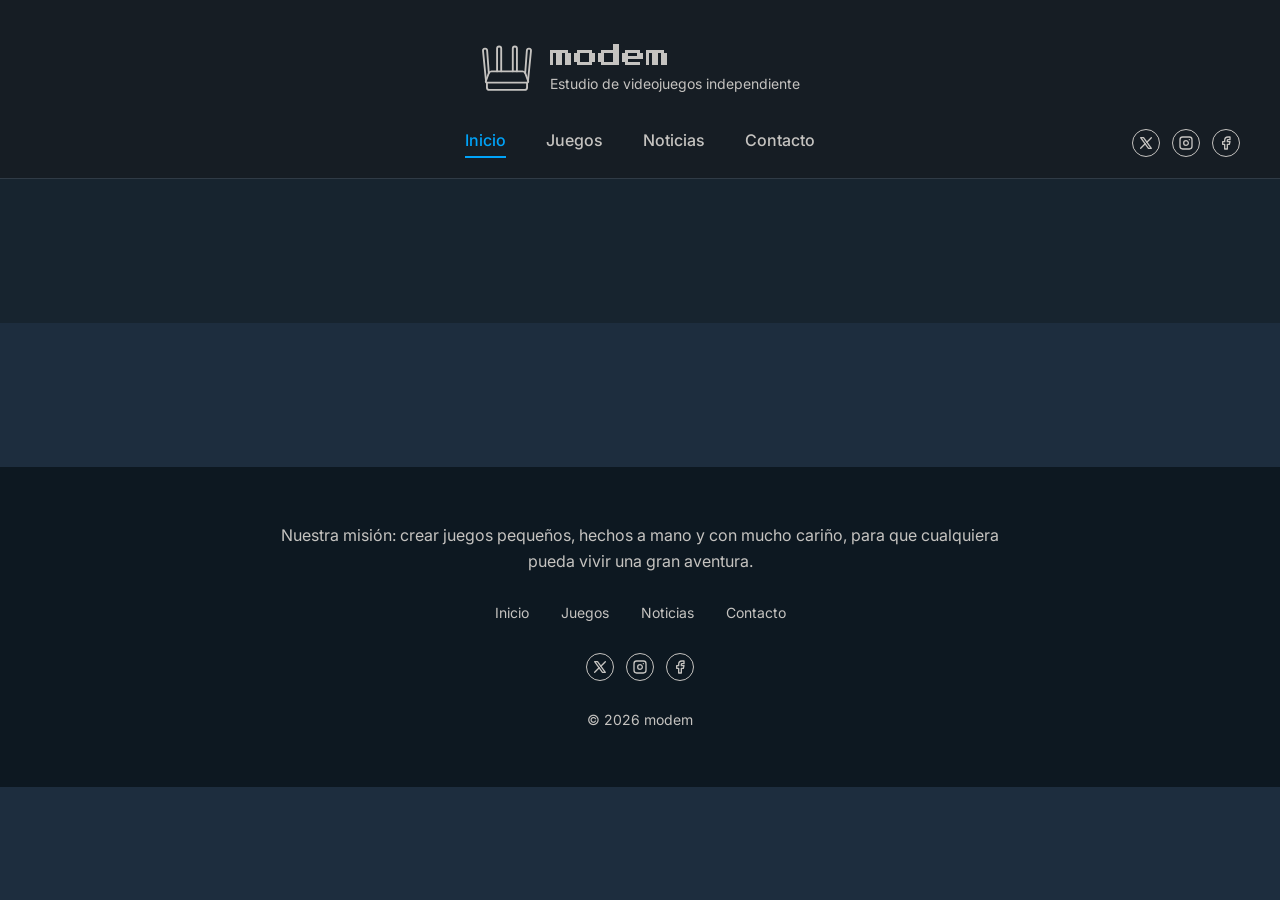
==== index.html @ f1a5c589 "Base de la web: componentes, catálogo, páginas de detalle, modal de demo y esqueletos para el grupo " ====
<!DOCTYPE html>
<html lang="es">
<head>
  <meta charset="UTF-8">
  <meta name="viewport" content="width=device-width, initial-scale=1.0">
  <title>modem · Estudio de videojuegos independiente</title>
  <meta name="description" content="modem es un pequeño estudio independiente que crea juegos con mucho cariño.">
  <link rel="icon" href="img/logo/modem-icono-negro.svg" type="image/svg+xml">

  <!-- Fuentes de Google: Press Start 2P (títulos) e Inter (texto) -->
  <link rel="preconnect" href="https://fonts.googleapis.com">
  <link rel="preconnect" href="https://fonts.gstatic.com" crossorigin>
  <link rel="stylesheet" href="https://fonts.googleapis.com/css2?family=Inter:wght@400;500&family=Press+Start+2P&display=swap">

  <!-- Estilos: primero la base, luego los componentes y al final los de esta página -->
  <link rel="stylesheet" href="css/base.css">
  <link rel="stylesheet" href="css/components.css">
  <link rel="stylesheet" href="css/pages/inicio.css">

  <!-- JavaScript ("defer" = se ejecuta cuando el HTML ya está cargado) -->
  <script src="js/main.js" defer></script>
  <script src="js/modal-demo.js" defer></script>
</head>
<body>
  <!-- Enlace para saltar el menú con el teclado (solo se ve al pulsar Tab) -->
  <a class="saltar-contenido" href="#contenido">Saltar al contenido</a>

  <!-- ============================== HEADER ==============================
       Igual en todas las páginas: NO lo cambies.
       La página actual se marca sola en el menú (lo hace js/main.js). -->
  <header class="header">
    <div class="header__barra contenedor">
      <a class="logo" href="index.html">
        <span class="icono logo__icono" aria-hidden="true"></span>
        <span class="logo__texto">
          <span class="logo__nombre">modem</span>
          <span class="logo__lema">Estudio de videojuegos independiente</span>
        </span>
      </a>

      <!-- Botón hamburguesa: solo se ve en móvil -->
      <button class="menu-boton" type="button" aria-expanded="false" aria-controls="navegacion">
        <span class="menu-boton__rayas" aria-hidden="true"></span>
        <span class="visualmente-oculto">Abrir menú</span>
      </button>
    </div>

    <nav class="header__nav contenedor" id="navegacion" aria-label="Menú principal">
      <ul class="menu">
        <li><a class="menu__enlace" href="index.html">Inicio</a></li>
        <li><a class="menu__enlace" href="juegos.html">Juegos</a></li>
        <li><a class="menu__enlace" href="noticias.html">Noticias</a></li>
        <li><a class="menu__enlace" href="contacto.html">Contacto</a></li>
      </ul>

      <!-- TODO (grupo): poner los enlaces reales de las redes del estudio -->
      <ul class="redes header__redes">
        <li><a class="red-social" href="#" aria-label="modem en X"><span class="icono icono--16 icono--x" aria-hidden="true"></span></a></li>
        <li><a class="red-social" href="#" aria-label="modem en Instagram"><span class="icono icono--16 icono--instagram" aria-hidden="true"></span></a></li>
        <li><a class="red-social" href="#" aria-label="modem en Facebook"><span class="icono icono--16 icono--facebook" aria-hidden="true"></span></a></li>
      </ul>
    </nav>
  </header>

  <!-- =====================================================================
       INICIO (index.html) — PÁGINA PARA MONTAR POR: ________________
       ---------------------------------------------------------------------
       Pantalla de Figma: "01 · Pantallas" → "Inicio · Escritorio".
       Tiene 3 bloques, uno debajo de otro:
         1. Banner con el juego destacado (imagen a pantalla completa)
         2. Quiénes somos
         3. Últimas noticias
       Cómo trabajar:
         - Escribe el HTML DENTRO de cada <section>, debajo de su comentario.
         - Copia los componentes de componentes.html (no inventes clases
           para cosas que ya existen).
         - La colocación (layout) va en css/pages/inicio.css: allí tienes
           explicado qué maquetar.
         - El header y el footer ya están: no los toques.
       ===================================================================== -->
  <main id="contenido">

    <!-- =================================================================
         BLOQUE 1 · BANNER DEL JUEGO DESTACADO
         -----------------------------------------------------------------
         Qué es: una imagen grande que ocupa todo el ancho de la pantalla
         (560 px de alto) y, encima, a la izquierda, una caja oscura con
         el nombre del juego, una frase y el botón de la demo.

         Imagen: img/juegos/banner-inicio.jpg
           alt="Hornet, la protagonista de Silksong, con su capa roja y su aguja"
           (ojo: en Figma la imagen solo mide 850 px de ancho y se ve algo
            borrosa a pantalla completa; si encontráis una más grande, mejor)

         Caja de contenido (550 px de ancho, en el contenedor de 1200 px):
           - Título: <h1> "Hollow Knight Silksong" (es el título principal
             de la página, por eso es h1). En Figma va centrado y en dos
             líneas: "Hollow Knight" / "Silksong".
           - Párrafo: "La actualización 5 de Silksong ya está disponible
             para los jugadores de PC"
           - Botón PRINCIPAL "Descargar demo" (componente Botones):
             <button class="boton" type="button" data-demo="Hollow Knight Silksong" data-plataformas="PC">Descargar demo</button>
             Con data-demo ya abre el modal de descarga (el script
             js/modal-demo.js ya está enlazado en el <head>).

         Estructura que te proponemos (clases de tu página: .banner...):
           <section class="banner" aria-labelledby="titulo-banner">
             <img class="banner__imagen" src="..." alt="...">
             <div class="contenedor">
               <div class="banner__caja">
                 <h1 id="titulo-banner">...</h1>
                 <p>...</p>
                 <button class="boton" ...>Descargar demo</button>
               </div>
             </div>
           </section>
         Sustituye esta <section> vacía por la tuya.
         ================================================================= -->
    <section class="banner">
    </section>


    <!-- =================================================================
         BLOQUE 2 · QUIÉNES SOMOS
         -----------------------------------------------------------------
         Qué es: un bloque con el fondo más oscuro y el texto CENTRADO.
           - Título <h2>: "Quiénes somos"
           - Párrafo (máximo 720 px de ancho): "Somos un pequeño estudio
             independiente que crea juegos con mucho cariño. Descubre
             nuestras aventuras y prueba la demo gratis."
           - 24 px entre el título y el párrafo.

         Clases que ya existen (componente "Contenedor y secciones"):
           .seccion          → 72 px arriba y abajo
           .seccion--oscura  → fondo "Fondo secciones y tarjetas"
           .contenedor       → centra a 1200 px

         Estructura que te proponemos:
           <section class="seccion seccion--oscura quienes" aria-labelledby="titulo-quienes">
             <div class="contenedor quienes__contenido">
               <h2 id="titulo-quienes">Quiénes somos</h2>
               <p>...</p>
             </div>
           </section>
         ================================================================= -->
    <section class="seccion seccion--oscura quienes">
    </section>


    <!-- =================================================================
         BLOQUE 3 · ÚLTIMAS NOTICIAS
         -----------------------------------------------------------------
         Qué es: título centrado, 3 tarjetas de noticia en fila y debajo
         el enlace "Ver todas las noticias →", también centrado.
         40 px entre el título, las tarjetas y el enlace.

         Componentes (copiar de componentes.html):
           - "Tarjeta de noticia": la lista <ul class="rejilla-noticias">
             ya coloca las tarjetas de 3 en 3 (y 2 o 1 en tablet y móvil).
             Cada tarjeta lleva su "Etiqueta de categoría".
           - "Enlace de texto" para "Ver todas las noticias →" (href="noticias.html").
           - Todos los "Leer más →" van a noticia.html. Acuérdate del
             <span class="visualmente-oculto"> con el título de la noticia.
           - Título de la sección: <h2> "Últimas noticias".
             Títulos de las tarjetas: <h3>.

         Las 3 tarjetas, en este orden:
           1) Imagen: img/noticias/noticia-1.jpg
                alt="Hornet, la protagonista de Silksong, con su capa roja y su aguja"
              Categoría: Juegos en tendencia
              Fecha: 12 de marzo de 2026
              Título: Silksong próximamente en consolas
              Texto: La actualización 5 de Silksong ya está disponible para
                los jugadores de PC y próximamente llegará a las consolas.
           2) Imagen: img/noticias/noticia-2.jpg
                alt="Partida de Neon Abyss: Echoes en una sala llena de enemigos y explosiones"
              Categoría: Anuncios
              Fecha: 28 de septiembre de 2026 - Por modem
              Título: Nuevo tráiler de Neon Abyss: Echoes
              Texto: Descubre el nuevo tráiler de nuestro próximo juego y
                conoce algunas de las novedades que llegarán a la versión final.
           3) Imagen: img/noticias/noticia-3.jpg
                alt="Un grupo de aldeanos amenazantes con antorchas rodea a dos personajes en un bosque"
              Categoría: Diario de desarrollo
              Fecha: 14 de septiembre de 2026 - Por modem
              Título: Diario de desarrollo #03: Diseñando nuestro mundo
              Texto: Os contamos cómo estamos creando los escenarios,
                personajes y criaturas que darán vida a nuestra nueva aventura.

         Estructura que te proponemos:
           <section class="seccion ultimas" aria-labelledby="titulo-ultimas">
             <div class="contenedor ultimas__contenido">
               <h2 id="titulo-ultimas">Últimas noticias</h2>
               <ul class="rejilla-noticias"> ...3 tarjetas... </ul>
               <a class="enlace" href="noticias.html">Ver todas las noticias →</a>
             </div>
           </section>
         ================================================================= -->
    <section class="seccion ultimas">
    </section>

  </main>

  <!-- ============================== FOOTER ==============================
       Igual en todas las páginas: NO lo cambies. -->
  <footer class="footer">
    <p class="footer__mision">Nuestra misión: crear juegos pequeños, hechos a mano y con mucho cariño, para que cualquiera pueda vivir una gran aventura.</p>

    <nav aria-label="Enlaces del pie de página">
      <ul class="footer__enlaces">
        <li><a href="index.html">Inicio</a></li>
        <li><a href="juegos.html">Juegos</a></li>
        <li><a href="noticias.html">Noticias</a></li>
        <li><a href="contacto.html">Contacto</a></li>
      </ul>
    </nav>

    <!-- TODO (grupo): poner los enlaces reales de las redes del estudio -->
    <ul class="redes">
      <li><a class="red-social" href="#" aria-label="modem en X"><span class="icono icono--16 icono--x" aria-hidden="true"></span></a></li>
      <li><a class="red-social" href="#" aria-label="modem en Instagram"><span class="icono icono--16 icono--instagram" aria-hidden="true"></span></a></li>
      <li><a class="red-social" href="#" aria-label="modem en Facebook"><span class="icono icono--16 icono--facebook" aria-hidden="true"></span></a></li>
    </ul>

    <p class="footer__copyright">© 2026 modem</p>
  </footer>
</body>
</html>
---- css/base.css ----
/* ==========================================================================
   BASE.CSS — modem
   --------------------------------------------------------------------------
   Este archivo es la base de TODA la web. Contiene:
     1. Variables CSS (colores, fuentes, tamaños, espaciados...) sacadas
        de la "Guía de estilo" de Figma.
     2. Reset: quita los estilos raros que trae el navegador por defecto.
     3. Tipografía: los estilos de texto de la guía (H1, H2, H3, Texto...).
     4. Utilidades: el contenedor de 1200 px, las secciones y alguna ayuda
        de accesibilidad.

   ⚠️ NO TOQUES ESTE ARCHIVO sin hablarlo con el jefe de grupo.
      Si cambias algo aquí, cambia en TODAS las páginas.
   ========================================================================== */


/* ==========================================================================
   1. VARIABLES
   --------------------------------------------------------------------------
   Una variable CSS se declara así:   --nombre: valor;
   y se usa así:                      color: var(--nombre);

   Usad SIEMPRE estas variables en vuestro CSS. Nunca pongáis un color
   "suelto" (#00a3f9): si mañana cambia el color de acento, solo hay que
   cambiarlo aquí y se actualiza toda la web.
   ========================================================================== */

:root {
  /* ---------- Colores (página "Guía de estilo" → Colores) ---------- */
  --color-fondo-pagina: #1d2d3e;        /* Fondo página: fondo general */
  --color-fondo-seccion: #17242f;       /* Fondo secciones y tarjetas */
  --color-fondo-header: #161d24;        /* Fondo header */
  --color-fondo-footer: #0d1821;        /* Fondo footer */
  --color-texto: #c5c3c0;               /* Texto principal: títulos y párrafos */
  --color-texto-secundario: #c5c3c0;    /* Texto secundario: fechas, etiquetas, menú inactivo */
  --color-acento: #00a3f9;              /* Acento: botón principal, enlaces, menú activo */
  --color-texto-sobre-acento: #0d1821;  /* Texto encima de un fondo de acento */
  --color-borde: #303b46;               /* Bordes y separadores */
  --color-caja-imagen: #303b46;         /* Caja de imagen: huecos sin imagen */
  --color-error: #ff6b6b;               /* Error: borde y mensaje de un campo con error */
  --color-velo: rgb(13 24 33 / 70%);    /* Velo del modal: "Fondo footer" al 70 % */

  /* Texto de los botones deshabilitados: "Texto secundario" al 50 %
     (así lo indica la guía en el estado Disabled). */
  --color-texto-deshabilitado: rgb(197 195 192 / 50%);

  /* ---------- Fuentes ---------- */
  /* Press Start 2P: SOLO para títulos cortos (es poco legible en textos largos).
     Inter: para todo lo demás. */
  --fuente-titulos: "Press Start 2P", "Courier New", monospace;
  --fuente-texto: "Inter", system-ui, -apple-system, "Segoe UI", sans-serif;

  /* ---------- Tamaños de letra (estilos de texto de Figma) ----------
     Usamos rem (1rem = 16px) para que el texto crezca si el usuario
     aumenta el tamaño de letra del navegador. */
  --tamano-h1: 2.25rem;     /* 36px · Título H1: títulos de página y banner */
  --tamano-h2: 1.5rem;      /* 24px · Título H2: títulos de sección y de juego */
  --tamano-h3: 1rem;        /* 16px · Título H3: títulos de tarjeta y logo */
  --tamano-texto: 1rem;     /* 16px · Texto: párrafos y extractos */
  --tamano-pequeno: 0.875rem; /* 14px · Texto pequeño: fechas, etiquetas, footer */

  --interlineado-texto: 1.6;  /* Texto: interlineado del 160 % */
  --peso-normal: 400;
  --peso-medio: 500;          /* Inter Medium: botones, menú y enlaces */

  /* ---------- Espaciados (Guía → Espaciado y retícula → Separaciones) ---------- */
  --espacio-4: 4px;      /* Detalles pequeños (etiqueta y su texto) */
  --espacio-8: 8px;      /* Entre etiqueta de un campo y la caja */
  --espacio-12: 12px;    /* Entre iconos de redes; entre líneas de una tarjeta */
  --espacio-16: 16px;    /* Entre dos botones; entre textos de una tarjeta de juego */
  --espacio-24: 24px;    /* Título y párrafo; interior de la tarjeta de noticia; entre campos */
  --espacio-32: 32px;    /* Interior de la tarjeta de juego; enlaces del footer */
  --espacio-40: 40px;    /* Entre enlaces del menú; entre entradas del blog */
  --espacio-48: 48px;    /* Título de página y contenido; imagen y texto de un juego */
  --espacio-72: 72px;    /* Arriba y abajo de cada sección */
  --espacio-120: 120px;  /* Margen lateral de la página en escritorio (1440 px) */

  /* ---------- Retícula ---------- */
  --ancho-contenido: 1200px;  /* Ancho máximo del contenido */
  --margen-minimo: 40px;      /* Margen lateral mínimo cuando la pantalla es más estrecha */
  --espacio-seccion: var(--espacio-72); /* Relleno arriba y abajo de cada sección */

  /* ---------- Bordes y esquinas ---------- */
  --borde-fino: 1px;      /* Tarjetas, campos, cajas de imagen, línea del header */
  --borde-grueso: 2px;    /* Foco y error de los campos, foco de botones, subrayado del menú */
  --radio: 0;             /* La guía usa esquinas rectas en todo */
  --radio-circulo: 50%;   /* Solo para los iconos redondos (redes, play) */
}

/* En tablet y móvil hay menos espacio: reducimos márgenes, espaciados
   grandes y el tamaño de los títulos (Press Start 2P es muy ancha). */
@media (max-width: 1023px) {
  :root {
    --margen-minimo: 32px;
    --espacio-seccion: var(--espacio-48);
  }
}

@media (max-width: 767px) {
  :root {
    --margen-minimo: 16px;
    --espacio-seccion: var(--espacio-40);
    --tamano-h1: 1.5rem;   /* 24px */
    --tamano-h2: 1.125rem; /* 18px */
  }
}


/* ==========================================================================
   2. RESET
   --------------------------------------------------------------------------
   Cada navegador trae márgenes y estilos distintos. Aquí los igualamos.
   ========================================================================== */

/* Que el ancho de una caja incluya su relleno y su borde. */
*,
*::before,
*::after {
  box-sizing: border-box;
}

/* Quitamos los márgenes por defecto. */
body,
h1,
h2,
h3,
h4,
p,
ul,
ol,
figure,
blockquote {
  margin: 0;
}

/* Las listas que usamos para menús y rejillas no llevan viñetas. */
ul[class],
ol[class] {
  padding: 0;
  list-style: none;
}

/* Las imágenes nunca se salen de su caja. */
img,
svg,
video,
iframe {
  display: block;
  max-width: 100%;
}

/* Los botones y campos usan la fuente de la web (por defecto no lo hacen). */
button,
input,
textarea,
select {
  font: inherit;
  color: inherit;
}

button {
  cursor: pointer;
}

/* Los enlaces heredan el color; cada componente decide el suyo. */
a {
  color: inherit;
}

/* Un elemento con el atributo hidden se oculta siempre. */
[hidden] {
  display: none !important;
}

html {
  /* Al pulsar un enlace interno (#contenido) se desplaza con suavidad...
     ...salvo que el usuario haya pedido "reducir movimiento". */
  scroll-behavior: smooth;
}

@media (prefers-reduced-motion: reduce) {
  html {
    scroll-behavior: auto;
  }

  *,
  *::before,
  *::after {
    transition-duration: 0.01ms !important;
    animation-duration: 0.01ms !important;
  }
}


/* ==========================================================================
   3. TIPOGRAFÍA (estilos de texto de la guía)
   ========================================================================== */

body {
  min-height: 100vh;
  background-color: var(--color-fondo-pagina);
  color: var(--color-texto);
  font-family: var(--fuente-texto);
  font-size: var(--tamano-texto);
  font-weight: var(--peso-normal);
  line-height: var(--interlineado-texto);
  /* Letras más nítidas en Mac */
  -webkit-font-smoothing: antialiased;
}

/* Los títulos usan Press Start 2P con interlineado automático. */
h1,
h2,
h3,
.titulo-h1,
.titulo-h2,
.titulo-h3 {
  font-family: var(--fuente-titulos);
  font-weight: var(--peso-normal);
  line-height: 1.3;
  color: var(--color-texto);
  /* Las palabras largas bajan de línea en vez de salirse en móvil. */
  overflow-wrap: break-word;
}

/* Título H1 · 36px: títulos de página y banner */
h1,
.titulo-h1 {
  font-size: var(--tamano-h1);
}

/* Título H2 · 24px: títulos de sección y de juego */
h2,
.titulo-h2 {
  font-size: var(--tamano-h2);
}

/* Título H3 · 16px: títulos de tarjeta y logo */
h3,
.titulo-h3 {
  font-size: var(--tamano-h3);
  line-height: 1.5;
}

/* ¿Por qué hay clases además de etiquetas?
   La etiqueta (h1, h2, h3) dice QUÉ ES el texto (importante para Google y
   para los lectores de pantalla). La clase dice CÓMO SE VE.
   Ejemplo: "Datos de contacto" es un h2 (es un apartado de la página),
   pero en Figma se ve como un H3. Se escribe así:
       <h2 class="titulo-h3">Datos de contacto</h2>                        */

/* Texto · Inter 16px · interlineado 160 % */
.texto {
  font-family: var(--fuente-texto);
  font-size: var(--tamano-texto);
  line-height: var(--interlineado-texto);
}

/* Texto pequeño · Inter 14px: fechas, etiquetas, footer */
.texto-pequeno {
  font-family: var(--fuente-texto);
  font-size: var(--tamano-pequeno);
  line-height: 1.4;
}

/* Texto secundario (fechas, datos...). Hoy tiene el mismo color que el
   principal, pero lo separamos por si el grupo decide cambiarlo. */
.texto-secundario {
  color: var(--color-texto-secundario);
}

/* Botón · Inter Medium 16px: botones, menú y enlaces */
.texto-boton {
  font-family: var(--fuente-texto);
  font-size: var(--tamano-texto);
  font-weight: var(--peso-medio);
  line-height: 1.2;
}


/* ==========================================================================
   4. UTILIDADES DE MAQUETACIÓN
   ========================================================================== */

/* CONTENEDOR: centra el contenido y lo limita a 1200 px.
   En una pantalla de 1440 px deja 120 px a cada lado, como en Figma.
   En pantallas más estrechas deja al menos --margen-minimo a cada lado.
   Úsalo dentro de cada sección:
       <section class="seccion">
         <div class="contenedor"> ...contenido... </div>
       </section>                                                          */
.contenedor {
  width: min(var(--ancho-contenido), 100% - 2 * var(--margen-minimo));
  margin-inline: auto;
}

/* SECCIÓN: deja 72 px arriba y abajo (menos en tablet y móvil). */
.seccion {
  padding-block: var(--espacio-seccion);
}

/* Variante con el fondo de "secciones y tarjetas" (más oscuro). */
.seccion--oscura {
  background-color: var(--color-fondo-seccion);
}


/* ==========================================================================
   5. ACCESIBILIDAD
   ========================================================================== */

/* FOCO VISIBLE: cuando navegas con el teclado (tecla Tab), el elemento
   enfocado lleva un contorno claro de 2 px, como indica la guía.
   ⚠️ Nunca pongáis "outline: none" sin poner otro estilo de foco. */
:focus-visible {
  outline: var(--borde-grueso) solid var(--color-texto);
  outline-offset: 2px;
}

/* VISUALMENTE OCULTO: el texto no se ve, pero los lectores de pantalla
   sí lo leen. Útil para dar más contexto a enlaces como "Leer más". */
.visualmente-oculto {
  position: absolute !important;
  width: 1px !important;
  height: 1px !important;
  padding: 0 !important;
  margin: -1px !important;
  overflow: hidden !important;
  clip: rect(0, 0, 0, 0) !important;
  white-space: nowrap !important;
  border: 0 !important;
}

/* SALTAR AL CONTENIDO: primer enlace de cada página. Solo aparece al
   pulsar Tab y permite saltarse el menú e ir directo al <main>. */
.saltar-contenido {
  position: absolute;
  top: var(--espacio-8);
  left: var(--espacio-8);
  z-index: 100;
  padding: var(--espacio-8) var(--espacio-16);
  background-color: var(--color-acento);
  color: var(--color-texto-sobre-acento);
  font-weight: var(--peso-medio);
  text-decoration: none;
  transform: translateY(-200%);
}

.saltar-contenido:focus {
  transform: translateY(0);
}
---- css/components.css ----
/* ==========================================================================
   COMPONENTS.CSS — modem
   --------------------------------------------------------------------------
   Aquí están TODOS los componentes de la guía de estilo de Figma, con todos
   sus estados (normal, hover, foco, pulsado, desactivado, error...).

   ¿Cómo se usan?  NO hace falta leer este archivo entero:
     1. Abre componentes.html en el navegador.
     2. Busca el componente que necesitas.
     3. Copia su código HTML y pégalo en tu página.
   Los estilos ya están aquí, así que se verá igual que en Figma.

   ⚠️ NO TOQUES ESTE ARCHIVO. Si necesitas algo distinto en tu página,
      escríbelo en tu css/pages/<tu-pagina>.css o habla con el jefe de grupo.

   Nombres de clases: usamos BEM en español.
     .bloque              → el componente      (ej: .tarjeta-juego)
     .bloque__elemento    → una parte de él    (ej: .tarjeta-juego__titulo)
     .bloque--modificador → una variante       (ej: .boton--secundario)

   Clases .demo-hover, .demo-foco y .demo-pulsado:
     SOLO sirven para enseñar los estados en componentes.html (ahí no se
     puede pasar el ratón por todos los botones a la vez). No las uséis en
     vuestras páginas: el navegador ya aplica :hover, :focus y :active.

   Índice:
     1.  Iconos
     2.  Logo
     3.  Header y menú (con menú hamburguesa en móvil)
     4.  Footer
     5.  Redes sociales
     6.  Botones (principal, secundario y de tienda: Steam y Epic Games)
     7.  Enlace de texto
     8.  Etiqueta (género de un juego)
     9.  Etiqueta de categoría (noticias)
     10. Filtros
     11. Caja de imagen (hueco sin imagen)
     12. Tarjeta de juego
     13. Tarjeta de noticia + rejilla de noticias
     14. Entrada de blog + lista de entradas
     15. Formulario: campos con estado de error
     16. Barra de progreso
     17. Modal (Descargar demo) + opción de plataforma
     18. Banner de juego
     19. Galería de juego
     20. Datos del juego
     21. Requisitos
     22. Reproductor de vídeo
     23. Miniatura de vídeo
     24. Datos del vídeo
     25. Artículo: cabecera, cuerpo, separador y compartir
   ========================================================================== */


/* ==========================================================================
   1. ICONOS
   --------------------------------------------------------------------------
   Los iconos son los SVG de img/iconos/. Los pintamos con una "máscara":
   el SVG decide la FORMA y el color lo pone "currentColor", que es el color
   del texto del elemento. Así el icono cambia de color solo cuando el botón
   cambia de estado (hover, pulsado...).

   Uso:  <span class="icono icono--steam" aria-hidden="true"></span>
   (aria-hidden="true" porque el icono es decorativo: el texto o el
    aria-label del botón ya dicen lo que hace).
   ========================================================================== */

.icono {
  display: inline-block;
  flex-shrink: 0;
  width: 24px;
  height: 24px;
  background-color: currentColor;
  -webkit-mask-position: center;
  mask-position: center;
  -webkit-mask-size: contain;
  mask-size: contain;
  -webkit-mask-repeat: no-repeat;
  mask-repeat: no-repeat;
}

/* Tamaños de la guía */
.icono--16 { width: 16px; height: 16px; }
.icono--18 { width: 18px; height: 18px; }
.icono--20 { width: 20px; height: 20px; }
.icono--36 { width: 36px; height: 36px; }

/* Un modificador por cada SVG de img/iconos/ */
.icono--x {
  -webkit-mask-image: url("../img/iconos/brand-x.svg");
  mask-image: url("../img/iconos/brand-x.svg");
}
.icono--instagram {
  -webkit-mask-image: url("../img/iconos/brand-instagram.svg");
  mask-image: url("../img/iconos/brand-instagram.svg");
}
.icono--facebook {
  -webkit-mask-image: url("../img/iconos/brand-facebook.svg");
  mask-image: url("../img/iconos/brand-facebook.svg");
}
.icono--steam {
  -webkit-mask-image: url("../img/iconos/tienda-steam.svg");
  mask-image: url("../img/iconos/tienda-steam.svg");
}
.icono--epic {
  -webkit-mask-image: url("../img/iconos/tienda-epicgames.svg");
  mask-image: url("../img/iconos/tienda-epicgames.svg");
}
.icono--play {
  -webkit-mask-image: url("../img/iconos/player-play.svg");
  mask-image: url("../img/iconos/player-play.svg");
}
.icono--pausa {
  -webkit-mask-image: url("../img/iconos/player-pause.svg");
  mask-image: url("../img/iconos/player-pause.svg");
}
.icono--volumen {
  -webkit-mask-image: url("../img/iconos/volume.svg");
  mask-image: url("../img/iconos/volume.svg");
}
.icono--pantalla-completa {
  -webkit-mask-image: url("../img/iconos/maximize.svg");
  mask-image: url("../img/iconos/maximize.svg");
}
.icono--cerrar {
  -webkit-mask-image: url("../img/iconos/x.svg");
  mask-image: url("../img/iconos/x.svg");
}
.icono--check {
  -webkit-mask-image: url("../img/iconos/check.svg");
  mask-image: url("../img/iconos/check.svg");
}
.icono--descargar {
  -webkit-mask-image: url("../img/iconos/download.svg");
  mask-image: url("../img/iconos/download.svg");
}


/* ==========================================================================
   2. LOGO
   --------------------------------------------------------------------------
   Icono del router + "modem" en Press Start 2P + el lema.
   El nombre NO va dentro de la imagen: es texto (así lo pide la guía).
   ========================================================================== */

.logo {
  display: inline-flex;
  align-items: center;
  gap: var(--espacio-16);
  color: var(--color-texto);
  text-decoration: none;
}

.logo__icono {
  width: 54px;
  height: 48px;
  -webkit-mask-image: url("../img/logo/modem-icono-blanco.svg");
  mask-image: url("../img/logo/modem-icono-blanco.svg");
}

.logo__texto {
  display: flex;
  flex-direction: column;
  gap: var(--espacio-8);
}

.logo__nombre {
  font-family: var(--fuente-titulos);
  font-size: var(--tamano-h2);
  line-height: 1;
}

.logo__lema {
  color: var(--color-texto-secundario);
  font-size: var(--tamano-pequeno);
  line-height: 1.2;
}

@media (max-width: 767px) {
  .logo {
    gap: var(--espacio-12);
  }

  .logo__icono {
    width: 40px;
    height: 36px;
  }

  .logo__nombre {
    font-size: 1.125rem; /* 18px */
  }

  .logo__lema {
    font-size: 0.75rem; /* 12px: solo en móvil, para que quepa en una línea */
  }
}


/* ==========================================================================
   3. HEADER Y MENÚ
   --------------------------------------------------------------------------
   Escritorio y tablet: logo centrado arriba; debajo, el menú centrado y las
   redes a la derecha.
   Móvil (< 768 px): logo a la izquierda y botón hamburguesa a la derecha.
   Al pulsarlo, js/main.js añade la clase .esta-abierto al <nav> y el menú
   aparece debajo, en columna.

   La página actual se marca con aria-current="page" en su enlace. Lo hace
   js/main.js automáticamente: no tenéis que ponerlo a mano.
   ========================================================================== */

.header {
  display: flex;
  flex-direction: column;
  align-items: center;
  gap: var(--espacio-24);
  padding-top: var(--espacio-32);
  padding-bottom: 20px;
  background-color: var(--color-fondo-header);
  border-bottom: var(--borde-fino) solid var(--color-borde);
}

.header__barra {
  display: flex;
  justify-content: center;
  align-items: center;
  min-height: 72px;
}

/* Fila de navegación: [hueco] [menú centrado] [redes a la derecha].
   El hueco de la izquierda mide lo mismo que las redes para que el menú
   quede centrado de verdad (en Figma es el "Espaciador" de 108 px). */
.header__nav {
  display: grid;
  grid-template-columns: 1fr auto 1fr;
  align-items: center;
}

.menu {
  grid-column: 2;
  display: flex;
  gap: var(--espacio-40);
}

.header__redes {
  grid-column: 3;
  justify-self: end;
}

/* Enlace del menú. Normal: texto secundario.
   El subrayado de 2 px es un borde inferior transparente que se colorea. */
.menu__enlace {
  display: inline-block;
  padding-bottom: 6px;
  border-bottom: var(--borde-grueso) solid transparent;
  color: var(--color-texto-secundario);
  font-weight: var(--peso-medio);
  line-height: 1.2;
  text-decoration: none;
  transition: color 0.15s;
}

/* Hover: cambia al color de acento */
.menu__enlace:hover,
.menu__enlace.demo-hover {
  color: var(--color-acento);
}

/* Activo (página actual): acento + subrayado de 2 px */
.menu__enlace[aria-current="page"] {
  color: var(--color-acento);
  border-bottom-color: var(--color-acento);
}

/* Botón hamburguesa: oculto en escritorio y tablet */
.menu-boton {
  display: none;
}

@media (max-width: 767px) {
  .header {
    align-items: stretch;
    gap: 0;
    padding-top: var(--espacio-16);
    padding-bottom: var(--espacio-16);
  }

  .header__barra {
    justify-content: space-between;
    min-height: 0;
  }

  /* Botón hamburguesa: 44 × 44 px (tamaño mínimo cómodo para el dedo) */
  .menu-boton {
    display: grid;
    place-items: center;
    width: 44px;
    height: 44px;
    padding: 0;
    background-color: transparent;
    border: var(--borde-fino) solid var(--color-borde);
    color: var(--color-texto);
  }

  .menu-boton:hover {
    border-color: var(--color-acento);
    color: var(--color-acento);
  }

  /* Las tres rayas: una es el span y las otras dos sus ::before y ::after */
  .menu-boton__rayas,
  .menu-boton__rayas::before,
  .menu-boton__rayas::after {
    display: block;
    width: 22px;
    height: 2px;
    background-color: currentColor;
    transition: transform 0.2s;
  }

  .menu-boton__rayas {
    position: relative;
  }

  .menu-boton__rayas::before,
  .menu-boton__rayas::after {
    content: "";
    position: absolute;
    left: 0;
  }

  .menu-boton__rayas::before { top: -7px; }
  .menu-boton__rayas::after  { top: 7px; }

  /* Menú abierto: las rayas forman una X */
  .menu-boton[aria-expanded="true"] .menu-boton__rayas {
    background-color: transparent;
  }
  .menu-boton[aria-expanded="true"] .menu-boton__rayas::before {
    transform: translateY(7px) rotate(45deg);
  }
  .menu-boton[aria-expanded="true"] .menu-boton__rayas::after {
    transform: translateY(-7px) rotate(-45deg);
  }

  /* El menú está oculto hasta que se abre */
  .header__nav {
    display: none;
  }

  .header__nav.esta-abierto {
    display: flex;
    flex-direction: column;
    align-items: flex-start;
    gap: var(--espacio-24);
    padding-top: var(--espacio-16);
  }

  .menu {
    flex-direction: column;
    gap: var(--espacio-8);
    width: 100%;
  }

  .menu__enlace {
    padding-block: var(--espacio-8) 6px;
  }
}


/* ==========================================================================
   4. FOOTER
   --------------------------------------------------------------------------
   Misión del estudio, enlaces, redes y copyright, todo centrado.
   ========================================================================== */

.footer {
  display: flex;
  flex-direction: column;
  align-items: center;
  gap: 28px;
  padding: 56px var(--margen-minimo);
  background-color: var(--color-fondo-footer);
  text-align: center;
}

.footer__mision {
  max-width: 720px;
}

.footer__enlaces {
  display: flex;
  flex-wrap: wrap;
  justify-content: center;
  gap: var(--espacio-12) var(--espacio-32);
  font-size: var(--tamano-pequeno);
}

.footer__enlaces a {
  text-decoration: none;
  transition: color 0.15s;
}

.footer__enlaces a:hover {
  color: var(--color-acento);
}

.footer__copyright {
  color: var(--color-texto-secundario);
  font-size: var(--tamano-pequeno);
}


/* ==========================================================================
   5. REDES SOCIALES
   --------------------------------------------------------------------------
   Círculo de 28 px con borde de 1,5 px e icono de 16 px. Separación 12 px.
   Hover: borde e icono en acento.
   Cada enlace lleva aria-label ("modem en X") porque solo tiene un icono.
   ========================================================================== */

.redes {
  display: flex;
  gap: var(--espacio-12);
}

.red-social {
  display: grid;
  place-items: center;
  width: 28px;
  height: 28px;
  border: 1.5px solid currentColor;
  border-radius: var(--radio-circulo);
  color: var(--color-texto);
  transition: color 0.15s;
}

.red-social:hover,
.red-social.demo-hover {
  color: var(--color-acento);
}


/* ==========================================================================
   6. BOTONES
   --------------------------------------------------------------------------
   Relleno de 14 px arriba/abajo y 28 px a los lados; esquinas rectas.
   Todos los botones tienen un borde de 1 px (a veces del mismo color que el
   fondo) para que no "salten" de tamaño al cambiar de estado.

   ¿<button> o <a>?
     - Si LLEVA A OTRA PÁGINA o web (Steam, Epic) → <a class="boton" href="...">
     - Si HACE ALGO en la página (abrir el modal) → <button type="button" class="boton">

   Estados de la guía:
     Normal · Hover · Focus (contorno claro de 2 px) · Active (pulsado) ·
     Disabled (atributo disabled; texto al 50 %)
   ========================================================================== */

/* ---------- Botón principal ---------- */
.boton {
  display: inline-flex;
  align-items: center;
  justify-content: center;
  gap: 10px;
  padding: 13px 27px; /* 14 y 28 px de la guía menos el borde de 1 px */
  background-color: var(--color-acento);
  border: var(--borde-fino) solid var(--color-acento);
  border-radius: var(--radio);
  color: var(--color-texto-sobre-acento);
  font-family: var(--fuente-texto);
  font-size: var(--tamano-texto);
  font-weight: var(--peso-medio);
  line-height: 1.2;
  text-align: center;
  text-decoration: none;
  cursor: pointer;
  transition: background-color 0.15s, border-color 0.15s, color 0.15s;
}

/* Hover: fondo claro */
.boton:hover,
.boton.demo-hover {
  background-color: var(--color-texto);
  border-color: var(--color-texto);
  color: var(--color-texto-sobre-acento);
}

/* Focus: contorno claro de 2 px por dentro del botón */
.boton:focus-visible,
.boton.demo-foco {
  outline: var(--borde-grueso) solid var(--color-texto);
  outline-offset: calc(-1 * var(--borde-grueso));
}

/* Active: mientras se pulsa → fondo oscuro, borde y texto de acento */
.boton:active,
.boton.demo-pulsado {
  background-color: var(--color-fondo-seccion);
  border-color: var(--color-acento);
  color: var(--color-acento);
}

/* ---------- Botón secundario ---------- */
.boton--secundario {
  background-color: var(--color-fondo-seccion);
  border-color: var(--color-acento);
  color: var(--color-texto);
}

.boton--secundario:hover,
.boton--secundario.demo-hover {
  background-color: var(--color-acento);
  border-color: var(--color-acento);
  color: var(--color-texto-sobre-acento);
}

.boton--secundario:active,
.boton--secundario.demo-pulsado {
  background-color: var(--color-caja-imagen);
  border-color: var(--color-acento);
  color: var(--color-acento);
}

/* ---------- Botón de tienda (Steam / Epic Games) ----------
   Mismos colores que el botón principal, con icono de 18 px.
   Uso: <a class="boton boton--tienda" href="#">
          <span class="icono icono--18 icono--steam" aria-hidden="true"></span>
          Steam
        </a>                                                              */
.boton--tienda {
  padding-inline: 23px; /* 24 px de la guía menos el borde */
}

/* ---------- Disabled (va al final para ganar a hover y active) ---------- */
.boton:disabled,
.boton[aria-disabled="true"] {
  background-color: var(--color-caja-imagen);
  border-color: var(--color-caja-imagen);
  color: var(--color-texto-deshabilitado);
  cursor: not-allowed;
}

.boton--secundario:disabled,
.boton--secundario[aria-disabled="true"] {
  background-color: var(--color-fondo-seccion);
  border-color: var(--color-borde);
}

/* Botón que ocupa todo el ancho de su caja (p. ej. en la ficha de juego) */
.boton--ancho-completo {
  width: 100%;
}

/* Fila de botones separados 16 px (bajan de línea si no caben) */
.grupo-botones {
  display: flex;
  flex-wrap: wrap;
  gap: var(--espacio-16);
}


/* ==========================================================================
   7. ENLACE DE TEXTO
   --------------------------------------------------------------------------
   Para acciones de tercer nivel: "Ver ficha →", "Ver tráiler",
   "Leer más →", "← Volver a Juegos". En hover aparece el subrayado.
   ========================================================================== */

.enlace {
  display: inline-block;
  color: var(--color-acento);
  font-weight: var(--peso-medio);
  line-height: 1.2;
  text-decoration: underline;
  text-decoration-color: transparent;
  text-decoration-thickness: 1px;
  text-underline-offset: 4px;
  transition: text-decoration-color 0.15s;
}

.enlace:hover,
.enlace.demo-hover {
  text-decoration-color: currentColor;
}

/* Fila de enlaces separados 24 px ("Ver tráiler   Ver ficha →") */
.grupo-enlaces {
  display: flex;
  flex-wrap: wrap;
  gap: var(--espacio-12) var(--espacio-24);
}


/* ==========================================================================
   8. ETIQUETA (género de un juego, al estilo de Steam)
   --------------------------------------------------------------------------
   Texto pequeño en acento sobre "Caja de imagen". Hover: borde de acento.
   Van en una lista .etiquetas, separadas 12 px.
   ========================================================================== */

.etiquetas {
  display: flex;
  flex-wrap: wrap;
  gap: var(--espacio-12);
}

.etiqueta {
  display: inline-block;
  padding: 5px 11px; /* 6 y 12 px menos el borde */
  background-color: var(--color-caja-imagen);
  border: var(--borde-fino) solid var(--color-caja-imagen);
  color: var(--color-acento);
  font-size: var(--tamano-pequeno);
  line-height: 1.2;
  transition: border-color 0.15s;
}

.etiqueta:hover,
.etiqueta.demo-hover {
  border-color: var(--color-acento);
}


/* ==========================================================================
   9. ETIQUETA DE CATEGORÍA (noticias)
   --------------------------------------------------------------------------
   Relleno de acento para no confundirla con las etiquetas de género.
   Va encima de la fecha en tarjetas, entradas y en la noticia abierta.
   Categorías: Anuncios · Juegos en tendencia · Actualizaciones · Eventos ·
   Diario de desarrollo.
   ========================================================================== */

.etiqueta-categoria {
  display: inline-block;
  padding: var(--espacio-4) 10px;
  background-color: var(--color-acento);
  color: var(--color-texto-sobre-acento);
  font-size: var(--tamano-pequeno);
  line-height: 1.2;
}


/* ==========================================================================
   10. FILTROS (barra de categorías de Noticias)
   --------------------------------------------------------------------------
   Estados: Normal · Hover · Activo. Solo uno activo a la vez (por defecto
   "Todas"). El activo se marca con aria-pressed="true" (así el lector de
   pantalla también sabe cuál está pulsado).
   ========================================================================== */

.filtros {
  display: flex;
  flex-wrap: wrap;
  gap: var(--espacio-12);
}

.filtro {
  padding: 7px 15px; /* 8 y 16 px menos el borde */
  background-color: var(--color-fondo-seccion);
  border: var(--borde-fino) solid var(--color-borde);
  border-radius: var(--radio);
  color: var(--color-texto);
  font-size: var(--tamano-pequeno);
  line-height: 1.2;
  transition: border-color 0.15s, color 0.15s, background-color 0.15s;
}

.filtro:hover,
.filtro.demo-hover {
  border-color: var(--color-acento);
  color: var(--color-acento);
}

.filtro[aria-pressed="true"] {
  background-color: var(--color-acento);
  border-color: var(--color-acento);
  color: var(--color-texto-sobre-acento);
}


/* ==========================================================================
   11. CAJA DE IMAGEN (hueco gris donde todavía no hay imagen)
   --------------------------------------------------------------------------
   Úsala mientras no tengas la imagen definitiva. Dale el tamaño con la
   clase del sitio donde va (p. ej. .tarjeta-noticia__imagen).
   ========================================================================== */

.caja-imagen {
  display: grid;
  place-items: center;
  background-color: var(--color-caja-imagen);
  border: var(--borde-fino) solid var(--color-borde);
  color: var(--color-texto-secundario);
  font-size: var(--tamano-pequeno);
}


/* ==========================================================================
   12. TARJETA DE JUEGO
   --------------------------------------------------------------------------
   Imagen de 520 × 320 px y la información al lado, separadas 48 px;
   relleno interior de 32 px.
   .tarjeta-juego--invertida pone la imagen a la DERECHA (en Juegos se
   alternan: 1.ª normal, 2.ª invertida, 3.ª normal). En el HTML la imagen
   va SIEMPRE primero; el CSS se encarga de darle la vuelta.
   En tablet y móvil la imagen se pone encima del texto.
   ========================================================================== */

.tarjeta-juego {
  display: flex;
  align-items: center;
  gap: var(--espacio-48);
  padding: var(--espacio-32);
  background-color: var(--color-fondo-seccion);
  border: var(--borde-fino) solid var(--color-borde);
}

.tarjeta-juego--invertida {
  flex-direction: row-reverse;
}

.tarjeta-juego__imagen {
  flex: 0 0 520px;
  width: 520px;
  aspect-ratio: 520 / 320;
  object-fit: cover;
  border: var(--borde-fino) solid var(--color-borde);
}

.tarjeta-juego__info {
  display: flex;
  flex-direction: column;
  align-items: flex-start;
  gap: var(--espacio-16);
  flex: 1;
  min-width: 0; /* deja que el texto baje de línea en vez de desbordar */
}

.tarjeta-juego__plataformas {
  color: var(--color-texto-secundario);
  font-size: var(--tamano-pequeno);
}

@media (max-width: 1023px) {
  .tarjeta-juego,
  .tarjeta-juego--invertida {
    flex-direction: column;
    align-items: stretch;
    gap: var(--espacio-24);
  }

  .tarjeta-juego__imagen {
    flex-basis: auto;
    width: 100%;
  }
}

@media (max-width: 767px) {
  .tarjeta-juego {
    padding: var(--espacio-16);
  }
}


/* ==========================================================================
   13. TARJETA DE NOTICIA + REJILLA DE NOTICIAS
   --------------------------------------------------------------------------
   Imagen de 220 px de alto y debajo: categoría, fecha, título, extracto y
   "Leer más →". Relleno interior de 24 px y 12 px entre líneas.
   .rejilla-noticias las coloca de 3 en 3 (2 en tablet, 1 en móvil), con
   30 px de separación como en Figma.
   ========================================================================== */

.rejilla-noticias {
  display: grid;
  grid-template-columns: repeat(3, 1fr);
  align-items: start;
  gap: 30px;
}

.tarjeta-noticia {
  display: flex;
  flex-direction: column;
  height: 100%;
  background-color: var(--color-fondo-seccion);
  border: var(--borde-fino) solid var(--color-borde);
}

.tarjeta-noticia__imagen {
  width: 100%;
  aspect-ratio: 380 / 220;
  object-fit: cover;
  border-bottom: var(--borde-fino) solid var(--color-borde);
}

.tarjeta-noticia__contenido {
  display: flex;
  flex-direction: column;
  align-items: flex-start;
  gap: var(--espacio-12);
  padding: var(--espacio-24);
}

/* Fecha y autor (también se usa en la entrada de blog y en el artículo) */
.fecha {
  color: var(--color-texto-secundario);
  font-size: var(--tamano-pequeno);
  line-height: 1.2;
}

@media (max-width: 1023px) {
  .rejilla-noticias {
    grid-template-columns: repeat(2, 1fr);
    gap: var(--espacio-24);
  }
}

@media (max-width: 767px) {
  .rejilla-noticias {
    grid-template-columns: 1fr;
  }
}


/* ==========================================================================
   14. ENTRADA DE BLOG + LISTA DE ENTRADAS (página Noticias)
   --------------------------------------------------------------------------
   Miniatura de 320 × 200 px a la izquierda y el contenido a la derecha,
   separados 40 px. Entre entradas: 40 px y una línea separadora.
   En móvil la miniatura se pone encima.
   ========================================================================== */

.lista-entradas {
  display: flex;
  flex-direction: column;
  gap: var(--espacio-40);
}

/* Línea separadora entre una entrada y la siguiente.
   Se pone en cada entrada visible que tenga otra entrada visible antes:
   así, si el filtro de Noticias oculta alguna (atributo hidden), no
   quedan líneas sueltas. */
.lista-entradas > li:not([hidden]) ~ li:not([hidden]) {
  padding-top: var(--espacio-40);
  border-top: var(--borde-fino) solid var(--color-borde);
}

.entrada-blog {
  display: flex;
  align-items: flex-start;
  gap: var(--espacio-40);
}

.entrada-blog__imagen {
  flex: 0 0 320px;
  width: 320px;
  aspect-ratio: 320 / 200;
  object-fit: cover;
  border: var(--borde-fino) solid var(--color-borde);
}

.entrada-blog__contenido {
  display: flex;
  flex-direction: column;
  align-items: flex-start;
  gap: var(--espacio-12);
  flex: 1;
  min-width: 0;
}

@media (max-width: 1023px) {
  .entrada-blog {
    gap: var(--espacio-24);
  }

  .entrada-blog__imagen {
    flex-basis: 260px;
    width: 260px;
  }
}

@media (max-width: 767px) {
  .entrada-blog {
    flex-direction: column;
  }

  .entrada-blog__imagen {
    flex-basis: auto;
    width: 100%;
  }
}


/* ==========================================================================
   15. FORMULARIO: CAMPOS CON ESTADO DE ERROR
   --------------------------------------------------------------------------
   Estados de la guía:
     Normal: borde de 1 px.
     Focus:  borde de acento de 2 px.
     Error:  borde de 2 px en "Error" + mensaje debajo en "Error".
   Para marcar un campo con error (lo hará contacto.js):
     - añade la clase .campo--error al <div class="campo">,
     - pon aria-invalid="true" en el <input>,
     - escribe el mensaje en su <p class="campo__error"> y quítale hidden.
   ========================================================================== */

.formulario {
  display: flex;
  flex-direction: column;
  align-items: flex-start;
  gap: var(--espacio-24);
}

.campo {
  display: flex;
  flex-direction: column;
  gap: var(--espacio-8);
  width: 100%;
}

.campo__etiqueta {
  font-size: var(--tamano-pequeno);
  line-height: 1.2;
}

.campo__control {
  width: 100%;
  min-height: 48px;
  padding: 12px var(--espacio-8);
  background-color: var(--color-fondo-seccion);
  border: var(--borde-fino) solid var(--color-borde);
  border-radius: var(--radio);
  color: var(--color-texto);
  font-size: var(--tamano-pequeno);
  line-height: 1.4;
}

/* Área de texto: 160 px de alto; el usuario puede hacerla más alta */
textarea.campo__control {
  min-height: 160px;
  resize: vertical;
}

.campo__control::placeholder {
  color: var(--color-texto-secundario);
}

/* Focus: borde de acento de 2 px (el contorno se dibuja por dentro) */
.campo__control:focus,
.campo__control.demo-foco {
  outline: var(--borde-grueso) solid var(--color-acento);
  outline-offset: calc(-1 * var(--borde-grueso));
}

/* Error: borde de 2 px en rojo, también con el foco dentro */
.campo--error .campo__control,
.campo--error .campo__control:focus {
  outline: var(--borde-grueso) solid var(--color-error);
  outline-offset: calc(-1 * var(--borde-grueso));
}

.campo__error {
  color: var(--color-error);
  font-size: var(--tamano-pequeno);
  line-height: 1.4;
}


/* ==========================================================================
   16. BARRA DE PROGRESO
   --------------------------------------------------------------------------
   Pista en "Bordes y separadores" y relleno en "Acento". Se estira al
   ancho que haga falta. El % se cambia con el ancho del relleno:
       <div class="barra-progreso__relleno" style="width: 60%"></div>
   (es el único caso en que se permite style="": lo cambia el JavaScript)
   ========================================================================== */

.barra-progreso {
  width: 100%;
  height: 8px;
  overflow: hidden;
  background-color: var(--color-borde);
}

.barra-progreso__relleno {
  width: 0;
  height: 100%;
  background-color: var(--color-acento);
}


/* ==========================================================================
   17. MODAL "DESCARGAR DEMO" + OPCIÓN DE PLATAFORMA
   --------------------------------------------------------------------------
   No hace falta escribir el HTML del modal: js/modal-demo.js lo crea solo.
   Basta con poner data-demo="Nombre del juego" en el botón (ver
   componentes.html). Usa la etiqueta <dialog> de HTML, que ya sabe
   ponerse encima de todo, cerrarse con Escape y no dejar el foco salir.
   ========================================================================== */

.modal {
  width: min(520px, 100% - 2 * var(--espacio-16));
  padding: var(--espacio-32);
  background-color: var(--color-fondo-seccion);
  border: var(--borde-fino) solid var(--color-borde);
  border-radius: var(--radio);
  color: var(--color-texto);
}

/* El velo oscuro detrás del modal ("Velo del modal").
   El segundo valor es por si algún navegador antiguo no lee la variable. */
.modal::backdrop {
  background-color: var(--color-velo, rgb(13 24 33 / 70%));
}

/* Cada paso del modal es una columna con 24 px entre bloques */
.modal__paso {
  display: flex;
  flex-direction: column;
  gap: var(--espacio-24);
}

.modal__cabecera {
  display: flex;
  justify-content: space-between;
  align-items: center;
  gap: var(--espacio-16);
}

/* Botón X para cerrar */
.modal__cerrar {
  display: grid;
  place-items: center;
  width: 32px;
  height: 32px;
  margin: -6px;
  padding: 0;
  background-color: transparent;
  border: 0;
  color: var(--color-texto);
  transition: color 0.15s;
}

.modal__cerrar:hover {
  color: var(--color-acento);
}

.modal__nota {
  color: var(--color-texto-secundario);
  font-size: var(--tamano-pequeno);
  line-height: 1.4;
}

.modal__acciones {
  display: flex;
  justify-content: flex-end;
  gap: var(--espacio-16);
}

/* Paso 1: las opciones van dentro de un <fieldset> con su <legend> */
.modal__opciones {
  margin: 0;
  padding: 0;
  border: 0;
}

.modal__opciones legend {
  margin-bottom: var(--espacio-8);
  padding: 0;
  color: var(--color-texto-secundario);
  font-size: var(--tamano-pequeno);
}

.modal__lista-opciones {
  display: flex;
  flex-direction: column;
  gap: var(--espacio-8);
}

/* Paso 2: barra + porcentaje + megas */
.modal__progreso {
  display: flex;
  flex-direction: column;
  gap: var(--espacio-8);
}

.modal__datos-progreso {
  display: flex;
  justify-content: space-between;
  align-items: baseline;
  gap: var(--espacio-16);
}

.modal__porcentaje {
  font-weight: var(--peso-medio);
}

/* Paso 3: icono de check en un círculo + mensaje */
.modal__mensaje {
  display: flex;
  align-items: center;
  gap: var(--espacio-16);
}

.modal__icono-ok {
  display: grid;
  place-items: center;
  flex-shrink: 0;
  width: 40px;
  height: 40px;
  border: 1.5px solid currentColor;
  border-radius: var(--radio-circulo);
  color: var(--color-acento);
}

/* ---------- Opción de plataforma ----------
   Es un radio de verdad (<input type="radio">) dentro de un <label>, así
   funciona con el teclado (flechas) y con lectores de pantalla.
   Seleccionada: borde de acento. */
.opcion-plataforma {
  display: flex;
  align-items: center;
  gap: var(--espacio-12);
  padding: 11px 15px; /* 12 y 16 px menos el borde */
  background-color: var(--color-fondo-pagina);
  border: var(--borde-fino) solid var(--color-borde);
  cursor: pointer;
  transition: border-color 0.15s;
}

.opcion-plataforma:has(:checked) {
  border-color: var(--color-acento);
}

/* El círculo del radio dibujado a mano (18 px, borde de 1,5 px) */
.opcion-plataforma__radio {
  appearance: none;
  flex-shrink: 0;
  width: 18px;
  height: 18px;
  margin: 0;
  border: 1.5px solid var(--color-texto);
  border-radius: var(--radio-circulo);
  cursor: pointer;
}

.opcion-plataforma__radio:checked {
  border-color: var(--color-acento);
  /* Punto interior de acento */
  background: radial-gradient(circle, var(--color-acento) 0 4px, transparent 4.5px);
}


/* ==========================================================================
   18. BANNER DE JUEGO (ficha de juego)
   --------------------------------------------------------------------------
   Imagen del juego oscurecida con el velo y el nombre encima, abajo a la
   izquierda. 280 px de alto.
   ========================================================================== */

.banner-juego {
  position: relative;
  display: flex;
  align-items: flex-end;
  min-height: 280px;
  padding: var(--espacio-32);
  overflow: hidden;
  border: var(--borde-fino) solid var(--color-borde);
}

.banner-juego__imagen {
  position: absolute;
  inset: 0;
  width: 100%;
  height: 100%;
  object-fit: cover;
}

/* Velo encima de la imagen para que el título se lea bien */
.banner-juego::after {
  content: "";
  position: absolute;
  inset: 0;
  background-color: var(--color-velo);
}

.banner-juego__titulo {
  position: relative;
  z-index: 1; /* por encima del velo */
}

@media (max-width: 767px) {
  .banner-juego {
    min-height: 180px;
    padding: var(--espacio-16);
  }
}


/* ==========================================================================
   19. GALERÍA DE JUEGO (ficha de juego)
   --------------------------------------------------------------------------
   Imagen principal 16:9 y una fila de 4 miniaturas. La miniatura elegida
   lleva borde de acento de 2 px (aria-pressed="true").
   El cambio de imagen lo hace js/ficha-juego.js.
   ========================================================================== */

.galeria {
  display: flex;
  flex-direction: column;
  gap: var(--espacio-12);
}

.galeria__principal {
  width: 100%;
  aspect-ratio: 16 / 9;
  object-fit: cover;
  border: var(--borde-fino) solid var(--color-borde);
}

.galeria__miniaturas {
  display: grid;
  grid-template-columns: repeat(4, 1fr);
  gap: var(--espacio-12);
}

.galeria__miniatura {
  display: block;
  width: 100%;
  aspect-ratio: 171 / 96;
  padding: 0;
  overflow: hidden;
  background-color: var(--color-caja-imagen);
  border: var(--borde-fino) solid var(--color-borde);
  transition: border-color 0.15s;
}

.galeria__miniatura:hover {
  border-color: var(--color-acento);
}

.galeria__miniatura[aria-pressed="true"] {
  border: var(--borde-grueso) solid var(--color-acento);
}

.galeria__miniatura img {
  width: 100%;
  height: 100%;
  object-fit: cover;
}


/* ==========================================================================
   20. DATOS DEL JUEGO (columna lateral de la ficha)
   --------------------------------------------------------------------------
   Descripción corta, etiquetas, datos (lista <dl>), precio y botones.
   ========================================================================== */

.datos-juego {
  display: flex;
  flex-direction: column;
  gap: 20px;
  padding: var(--espacio-24);
  background-color: var(--color-fondo-seccion);
  border: var(--borde-fino) solid var(--color-borde);
}

/* Lista de datos: <dl> con parejas <dt> (nombre) y <dd> (valor) */
.datos-juego__lista {
  display: flex;
  flex-direction: column;
  gap: 20px;
}

.dato {
  display: flex;
  flex-direction: column;
  gap: var(--espacio-4);
}

.dato dt {
  color: var(--color-texto-secundario);
  font-size: var(--tamano-pequeno);
  line-height: 1.2;
}

.dato dd {
  margin: 0;
}

/* El precio va en Press Start 2P */
.datos-juego__precio {
  font-family: var(--fuente-titulos);
  font-size: var(--tamano-h3);
}

/* Steam y Epic, a partes iguales */
.datos-juego__comprar {
  display: flex;
  flex-wrap: wrap; /* si no caben (móvil), uno debajo del otro */
  gap: var(--espacio-12);
}

.datos-juego__comprar .boton {
  flex: 1 1 140px;
  padding-inline: var(--espacio-12);
}


/* ==========================================================================
   21. REQUISITOS (ficha de juego)
   --------------------------------------------------------------------------
   Caja con título ("Mínimos" / "Recomendados") y una lista de requisitos.
   ========================================================================== */

.requisitos {
  display: flex;
  flex-direction: column;
  gap: var(--espacio-16);
  padding: var(--espacio-24);
  background-color: var(--color-fondo-seccion);
  border: var(--borde-fino) solid var(--color-borde);
}

/* La lista de requisitos va sin viñetas, como en Figma */
.requisitos ul {
  padding: 0;
  list-style: none;
}


/* ==========================================================================
   22. REPRODUCTOR DE VÍDEO
   --------------------------------------------------------------------------
   Caja 16:9 con la portada, un botón de play grande en el centro y la
   barra de controles abajo (tiempo, barra, volumen, pantalla completa).
   Al pulsar play, js/trailer.js cambia la portada por el vídeo de YouTube.
   ========================================================================== */

.reproductor {
  position: relative;
  width: 100%;
  aspect-ratio: 16 / 9;
  overflow: hidden;
  background-color: var(--color-fondo-footer);
  border: var(--borde-fino) solid var(--color-borde);
}

.reproductor__portada {
  position: absolute;
  inset: 0;
  width: 100%;
  height: 100%;
  object-fit: cover;
}

/* El botón de play ocupa toda la portada: se puede pulsar en cualquier sitio */
.reproductor__play {
  position: absolute;
  inset: 0;
  display: grid;
  place-items: center;
  width: 100%;
  padding: 0;
  background-color: transparent;
  border: 0;
  color: var(--color-texto);
  text-decoration: none;
}

/* Círculo de 88 px con el velo y borde de 2 px */
.reproductor__circulo {
  display: grid;
  place-items: center;
  width: 88px;
  height: 88px;
  background-color: var(--color-velo);
  border: var(--borde-grueso) solid currentColor;
  border-radius: var(--radio-circulo);
  transition: color 0.15s;
}

.reproductor__play:hover .reproductor__circulo {
  color: var(--color-acento);
}

/* El foco se marca en el círculo, que es lo que se ve como "botón" */
.reproductor__play:focus-visible {
  outline: none;
}

.reproductor__play:focus-visible .reproductor__circulo {
  outline: var(--borde-grueso) solid var(--color-texto);
  outline-offset: 4px;
}

/* Barra de controles (decorativa hasta que se carga el vídeo) */
.reproductor__controles {
  position: absolute;
  right: 0;
  bottom: 0;
  left: 0;
  display: flex;
  align-items: center;
  gap: var(--espacio-16);
  padding: 12px 20px;
  background-color: var(--color-velo);
  font-size: var(--tamano-pequeno);
  pointer-events: none; /* el clic pasa al botón de play */
}

.reproductor__controles .barra-progreso {
  flex: 1;
}

/* El vídeo de YouTube ocupa toda la caja */
.reproductor__video {
  position: absolute;
  inset: 0;
  width: 100%;
  height: 100%;
  border: 0;
}

/* Aviso "Vídeo no disponible" */
.reproductor__aviso {
  position: absolute;
  inset: 0;
  display: grid;
  place-items: center;
  padding: var(--espacio-24);
  background-color: var(--color-velo);
  text-align: center;
}

@media (max-width: 767px) {
  .reproductor__circulo {
    width: 56px;
    height: 56px;
  }

  .reproductor__circulo .icono {
    width: 24px;
    height: 24px;
  }

  .reproductor__controles {
    gap: var(--espacio-12);
    padding: var(--espacio-8) var(--espacio-12);
  }
}


/* ==========================================================================
   23. MINIATURA DE VÍDEO (fila "Más vídeos")
   --------------------------------------------------------------------------
   Imagen con un play pequeño (48 px), título y duración debajo.
   Es un <button>: al pulsarlo, trailer.js lo pone en el reproductor.
   ========================================================================== */

.miniatura-video {
  display: flex;
  flex-direction: column;
  align-items: flex-start;
  gap: var(--espacio-12);
  width: 100%;
  padding: 0;
  background-color: transparent;
  border: 0;
  color: var(--color-texto);
  text-align: left;
}

.miniatura-video__imagen {
  position: relative;
  display: grid;
  place-items: center;
  width: 100%;
  aspect-ratio: 16 / 9;
  overflow: hidden;
  border: var(--borde-fino) solid var(--color-borde);
}

.miniatura-video__imagen img {
  position: absolute;
  inset: 0;
  width: 100%;
  height: 100%;
  object-fit: cover;
}

.miniatura-video__play {
  position: relative; /* encima de la imagen */
  display: grid;
  place-items: center;
  width: 48px;
  height: 48px;
  background-color: var(--color-velo);
  border: 1.5px solid currentColor;
  border-radius: var(--radio-circulo);
  transition: color 0.15s;
}

.miniatura-video:hover .miniatura-video__play {
  color: var(--color-acento);
}

.miniatura-video__titulo {
  font-weight: var(--peso-medio);
  line-height: 1.3;
}

.miniatura-video__duracion {
  color: var(--color-texto-secundario);
  font-size: var(--tamano-pequeno);
}


/* ==========================================================================
   24. DATOS DEL VÍDEO (debajo del reproductor)
   --------------------------------------------------------------------------
   Nombre del juego, título del tráiler, descripción y botones.
   ========================================================================== */

.datos-video {
  display: flex;
  flex-direction: column;
  align-items: flex-start;
  gap: var(--espacio-16);
}

.datos-video__descripcion {
  max-width: 800px;
}


/* ==========================================================================
   25. ARTÍCULO (noticia abierta)
   --------------------------------------------------------------------------
   Columna de 800 px centrada con: cabecera (categoría, título y fecha),
   imagen principal, cuerpo (entradilla, subtítulos, párrafos, imagen
   intermedia), separador y "Compartir".
   ========================================================================== */

.articulo {
  display: flex;
  flex-direction: column;
  gap: var(--espacio-32);
  max-width: 800px;
  margin-inline: auto;
}

.articulo__cabecera {
  display: flex;
  flex-direction: column;
  align-items: flex-start;
  gap: var(--espacio-16);
}

.articulo__imagen {
  width: 100%;
  aspect-ratio: 16 / 9;
  object-fit: cover;
  border: var(--borde-fino) solid var(--color-borde);
}

.articulo__cuerpo {
  display: flex;
  flex-direction: column;
  gap: var(--espacio-24);
}

/* Imagen intermedia: 360 px de alto en la columna de 800 px */
.articulo__imagen-intermedia {
  width: 100%;
  aspect-ratio: 800 / 360;
  object-fit: cover;
  border: var(--borde-fino) solid var(--color-borde);
}

/* Línea separadora de 1 px */
.separador {
  width: 100%;
  margin: 0;
  border: 0;
  border-top: var(--borde-fino) solid var(--color-borde);
}

/* Compartir: "Compartir:" + iconos de redes */
.compartir {
  display: flex;
  align-items: center;
  gap: var(--espacio-16);
}

.compartir__texto {
  color: var(--color-texto-secundario);
  font-size: var(--tamano-pequeno);
}
---- css/pages/inicio.css ----
/* ==========================================================================
   INICIO.CSS — maquetación de index.html
   --------------------------------------------------------------------------
   Aquí SOLO va la colocación de los bloques de la portada. Los componentes
   (botones, tarjetas, etiquetas...) ya tienen su estilo en components.css:
   no los vuelvas a estilar aquí.

   Normas:
     - Usa SIEMPRE las variables de base.css: var(--color-...),
       var(--espacio-...), var(--tamano-...). Nada de colores sueltos.
     - Empieza por escritorio y al final adapta tablet (max-width: 1023px)
       y móvil (max-width: 767px).
     - Las clases de esta página empiezan por el nombre del bloque:
       .banner, .quienes, .ultimas.
   Medidas sacadas de Figma ("Inicio · Escritorio", 1440 px de ancho).
   ========================================================================== */


/* --------------------------------------------------------------------------
   BLOQUE 1 · BANNER DEL JUEGO DESTACADO
   --------------------------------------------------------------------------
   Qué tienes que conseguir:
     - .banner: 560 px de alto (usa min-height para que en móvil crezca si
       el texto no cabe), position: relative, y el contenido centrado en
       vertical (display: flex + align-items: center).
     - .banner__imagen: ocupa TODO el banner como fondo:
         position: absolute; inset: 0; width: 100%; height: 100%;
         object-fit: cover;   ← recorta la imagen sin deformarla
     - .banner__caja: la caja oscura de la izquierda:
         position: relative (para que quede ENCIMA de la imagen)
         ancho máximo 550 px
         fondo var(--color-fondo-seccion)
         borde de 1 px var(--color-borde)
         relleno de 40 px (var(--espacio-40))
         columna con 20 px entre elementos (flex-direction: column; gap)
         el título va centrado (text-align: center) y el resto a la izquierda
         (el botón NO se estira: align-items: flex-start)
   Pista: es muy parecido al componente "Banner de juego" de components.css
   (busca .banner-juego): míralo para inspirarte.
   -------------------------------------------------------------------------- */

.banner {
  /* tu código aquí */
}

.banner__imagen {
  /* tu código aquí */
}

.banner__caja {
  /* tu código aquí */
}


/* --------------------------------------------------------------------------
   BLOQUE 2 · QUIÉNES SOMOS
   --------------------------------------------------------------------------
   La sección ya tiene relleno y fondo con .seccion y .seccion--oscura.
   Tú solo tienes que:
     - Centrar el texto (text-align: center).
     - Poner 24 px entre el título y el párrafo (columna con gap).
     - Limitar el párrafo a 720 px de ancho y centrarlo
       (max-width + margin-inline: auto).
   -------------------------------------------------------------------------- */

.quienes__contenido {
  /* tu código aquí */
}


/* --------------------------------------------------------------------------
   BLOQUE 3 · ÚLTIMAS NOTICIAS
   --------------------------------------------------------------------------
   La rejilla de 3 tarjetas YA está hecha (.rejilla-noticias). Tú solo:
     - Pones en columna el título, la rejilla y el enlace, con 40 px entre
       ellos (display: flex; flex-direction: column; gap).
     - Centras el título y el enlace (align-items: center, y que la
       rejilla ocupe todo el ancho: align-self: stretch).
   -------------------------------------------------------------------------- */

.ultimas__contenido {
  /* tu código aquí */
}


/* --------------------------------------------------------------------------
   TABLET (hasta 1023 px)
   --------------------------------------------------------------------------
   - El banner puede bajar a unos 440 px de alto.
   -------------------------------------------------------------------------- */

@media (max-width: 1023px) {
  /* tu código aquí */
}


/* --------------------------------------------------------------------------
   MÓVIL (hasta 767 px)
   --------------------------------------------------------------------------
   - La caja del banner ocupa todo el ancho y su relleno baja a 24 px.
   - Comprueba en el navegador (F12 → icono del móvil) que no aparece
     barra de desplazamiento horizontal.
   -------------------------------------------------------------------------- */

@media (max-width: 767px) {
  /* tu código aquí */
}
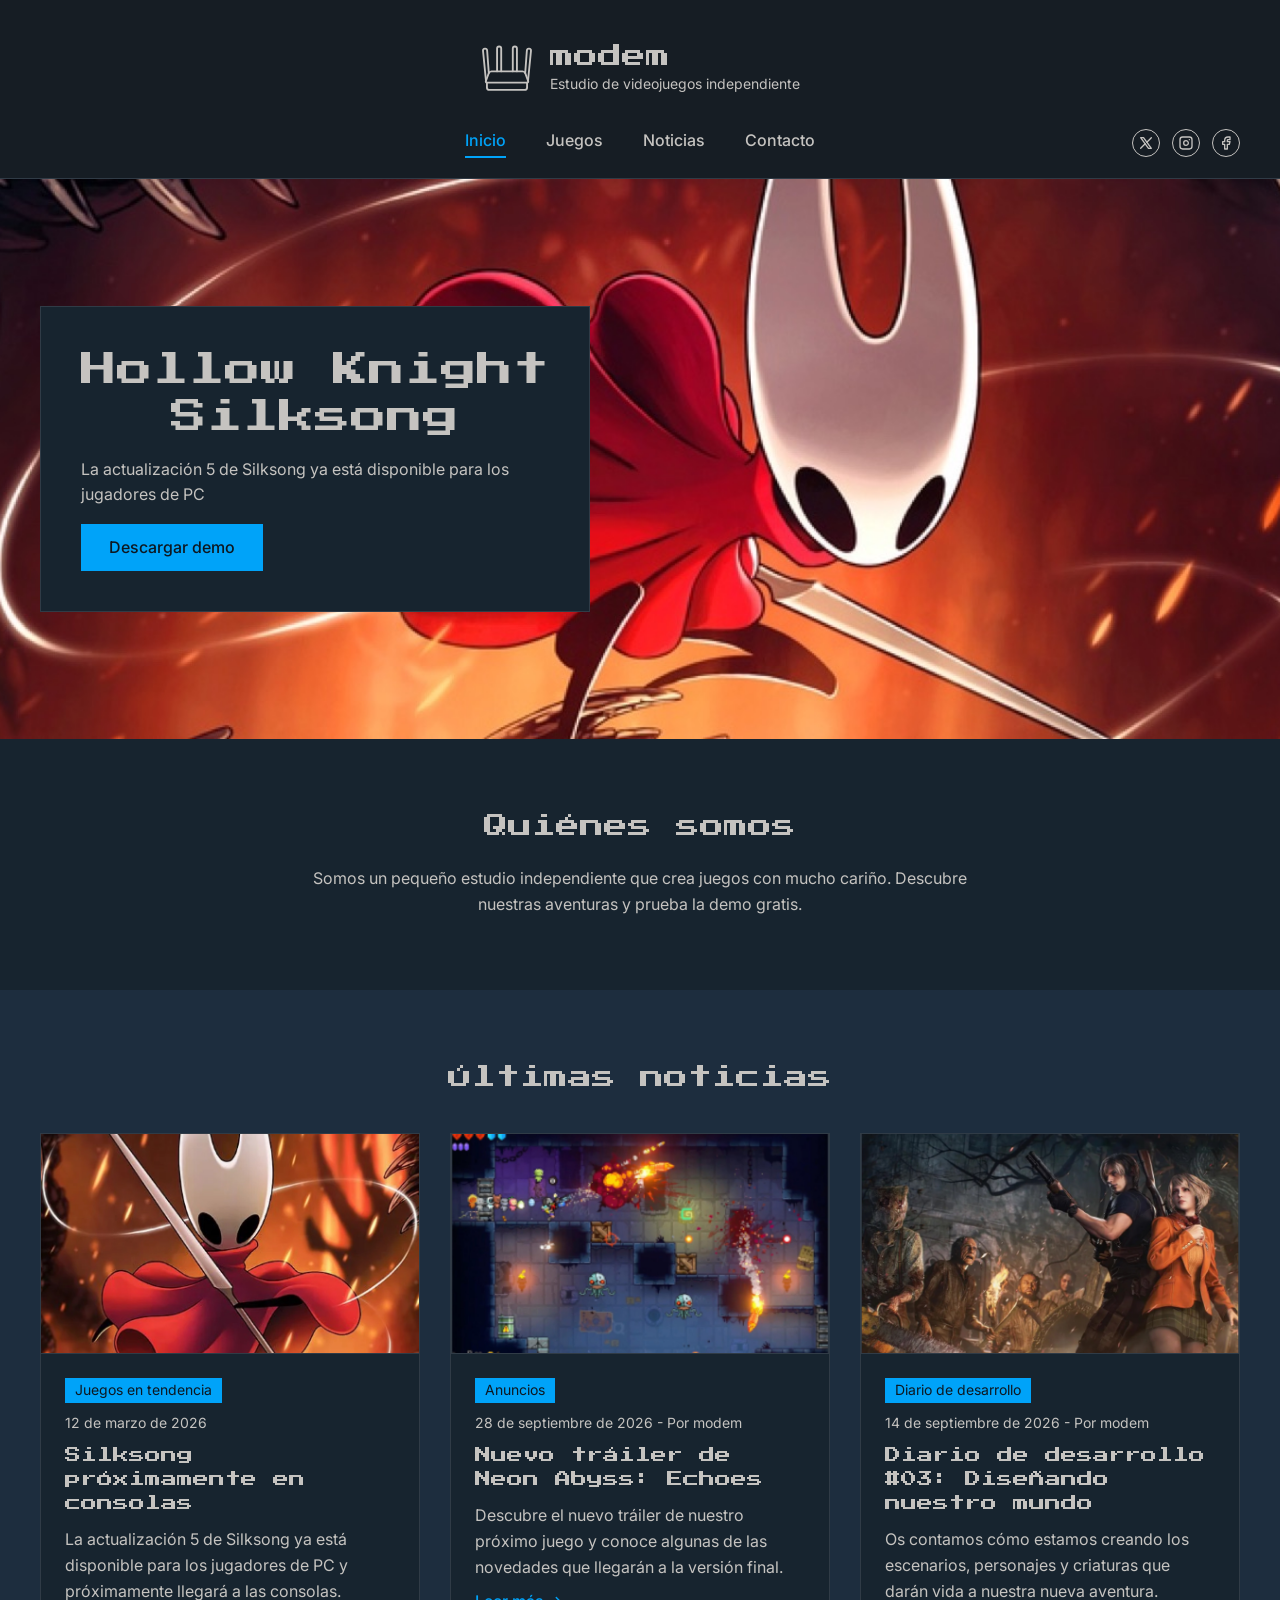
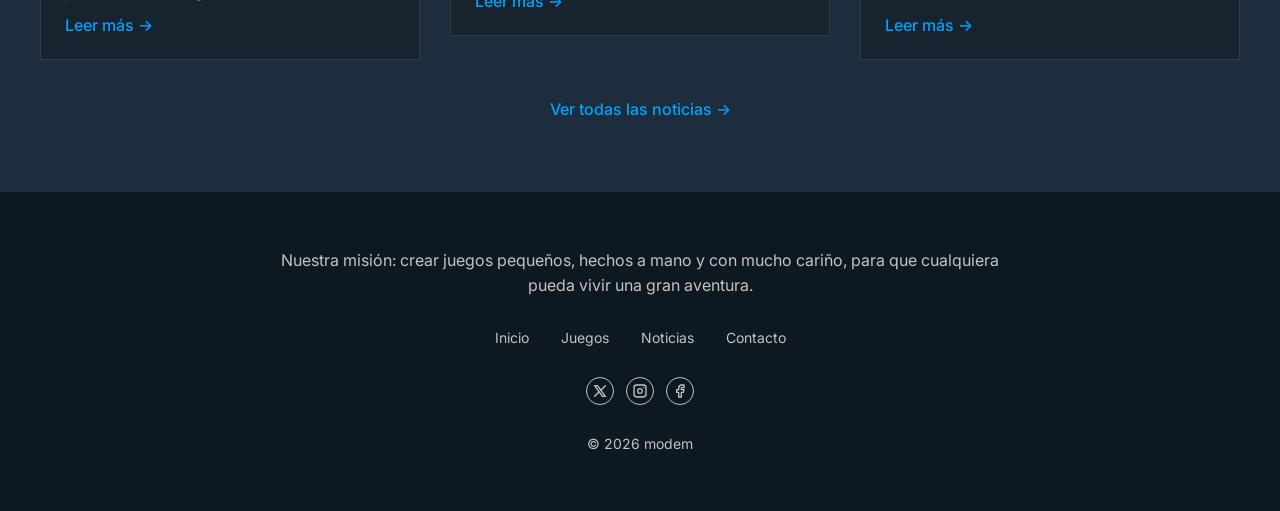
==== commit 0085d5ed: "Inicio: html y css completo" ====
--- a/index.html
+++ b/index.html
@@ -116,7 +116,15 @@
            </section>
          Sustituye esta <section> vacía por la tuya.
          ================================================================= -->
-    <section class="banner">
+    <section class="banner" aria-labelledby="titulo-banner">
+      <img class="banner__imagen" src="img/juegos/banner-inicio.jpg" alt="Hornet, la protagonista de Silksong, con su capa roja y su aguja">
+      <div class="contenedor">
+        <div class="banner__caja">
+          <h1 id="titulo-banner">Hollow Knight<br>Silksong</h1>
+          <p>La actualización 5 de Silksong ya está disponible para los jugadores de PC</p>
+          <button class="boton" type="button" data-demo="Hollow Knight Silksong" data-plataformas="PC">Descargar demo</button>
+        </div>
+      </div>
     </section>
 
 
@@ -143,7 +151,11 @@
              </div>
            </section>
          ================================================================= -->
-    <section class="seccion seccion--oscura quienes">
+    <section class="seccion seccion--oscura quienes" aria-labelledby="titulo-quienes">
+      <div class="contenedor quienes__contenido">
+        <h2 id="titulo-quienes">Quiénes somos</h2>
+        <p>Somos un pequeño estudio independiente que crea juegos con mucho cariño. Descubre nuestras aventuras y prueba la demo gratis.</p>
+      </div>
     </section>
 
 
@@ -196,7 +208,49 @@
              </div>
            </section>
          ================================================================= -->
-    <section class="seccion ultimas">
+    <section class="seccion ultimas" aria-labelledby="titulo-ultimas">
+      <div class="contenedor ultimas__contenido">
+        <h2 id="titulo-ultimas">Últimas noticias</h2>
+        <ul class="rejilla-noticias">
+          <li>
+            <article class="tarjeta-noticia">
+              <img class="tarjeta-noticia__imagen" src="img/noticias/noticia-1.jpg" alt="Hornet, la protagonista de Silksong, con su capa roja y su aguja" width="380" height="220">
+              <div class="tarjeta-noticia__contenido">
+                <span class="etiqueta-categoria">Juegos en tendencia</span>
+                <p class="fecha">12 de marzo de 2026</p>
+                <h3>Silksong próximamente en consolas</h3>
+                <p>La actualización 5 de Silksong ya está disponible para los jugadores de PC y próximamente llegará a las consolas.</p>
+                <a class="enlace" href="noticia.html">Leer más<span class="visualmente-oculto">: Silksong próximamente en consolas</span> →</a>
+              </div>
+            </article>
+          </li>
+          <li>
+            <article class="tarjeta-noticia">
+              <img class="tarjeta-noticia__imagen" src="img/noticias/noticia-2.jpg" alt="Partida de Neon Abyss: Echoes en una sala llena de enemigos y explosiones" width="380" height="220">
+              <div class="tarjeta-noticia__contenido">
+                <span class="etiqueta-categoria">Anuncios</span>
+                <p class="fecha">28 de septiembre de 2026 - Por modem</p>
+                <h3>Nuevo tráiler de Neon Abyss: Echoes</h3>
+                <p>Descubre el nuevo tráiler de nuestro próximo juego y conoce algunas de las novedades que llegarán a la versión final.</p>
+                <a class="enlace" href="noticia.html">Leer más<span class="visualmente-oculto">: Nuevo tráiler de Neon Abyss: Echoes</span> →</a>
+              </div>
+            </article>
+          </li>
+          <li>
+            <article class="tarjeta-noticia">
+              <img class="tarjeta-noticia__imagen" src="img/noticias/noticia-3.jpg" alt="Un grupo de aldeanos amenazantes con antorchas rodea a dos personajes en un bosque" width="380" height="220">
+              <div class="tarjeta-noticia__contenido">
+                <span class="etiqueta-categoria">Diario de desarrollo</span>
+                <p class="fecha">14 de septiembre de 2026 - Por modem</p>
+                <h3>Diario de desarrollo #03: Diseñando nuestro mundo</h3>
+                <p>Os contamos cómo estamos creando los escenarios, personajes y criaturas que darán vida a nuestra nueva aventura.</p>
+                <a class="enlace" href="noticia.html">Leer más<span class="visualmente-oculto">: Diario de desarrollo #03: Diseñando nuestro mundo</span> →</a>
+              </div>
+            </article>
+          </li>
+        </ul>
+        <a class="enlace" href="noticias.html">Ver todas las noticias →</a>
+      </div>
     </section>
 
   </main>
--- a/css/pages/inicio.css
+++ b/css/pages/inicio.css
@@ -40,15 +40,44 @@
    -------------------------------------------------------------------------- */
 
 .banner {
-  /* tu código aquí */
+  position: relative;
+  display: flex;
+  align-items: center;
+  min-height: 560px;
+  overflow: hidden;
 }
 
 .banner__imagen {
-  /* tu código aquí */
+  position: absolute;
+  inset: 0;
+  width: 100%;
+  height: 100%;
+  object-fit: cover; /* recorta la imagen sin deformarla */
 }
 
 .banner__caja {
-  /* tu código aquí */
+  position: relative; /* para quedar encima de la imagen */
+  display: flex;
+  flex-direction: column;
+  align-items: flex-start; /* el botón no se estira */
+  gap: var(--espacio-16); /* en Figma son 20 px; no hay variable de 20 px */
+  max-width: 550px;
+  padding: var(--espacio-40);
+  background-color: var(--color-fondo-seccion);
+  border: var(--borde-fino) solid var(--color-borde);
+}
+
+
+/* El título va centrado y el resto del contenido a la izquierda */
+.banner__caja h1 {
+  align-self: stretch;
+  text-align: center;
+}
+
+/* Párrafo limitado a 720 px y centrado */
+.quienes__contenido p {
+  max-width: 720px;
+  margin-inline: auto;
 }
 
 
@@ -64,7 +93,10 @@
    -------------------------------------------------------------------------- */
 
 .quienes__contenido {
-  /* tu código aquí */
+  display: flex;
+  flex-direction: column;
+  gap: var(--espacio-24);
+  text-align: center;
 }
 
 
@@ -79,7 +111,17 @@
    -------------------------------------------------------------------------- */
 
 .ultimas__contenido {
-  /* tu código aquí */
+  display: flex;
+  flex-direction: column;
+  align-items: center; /* centra el título y el enlace */
+  gap: var(--espacio-40);
+  text-align: center;
+}
+
+/* La rejilla ocupa todo el ancho; el texto de las tarjetas va a la izquierda */
+.ultimas__contenido .rejilla-noticias {
+  align-self: stretch;
+  text-align: left;
 }
 
 
@@ -90,7 +132,9 @@
    -------------------------------------------------------------------------- */
 
 @media (max-width: 1023px) {
-  /* tu código aquí */
+  .banner {
+    min-height: 440px;
+  }
 }
 
 
@@ -103,5 +147,8 @@
    -------------------------------------------------------------------------- */
 
 @media (max-width: 767px) {
-  /* tu código aquí */
-}
+  .banner__caja {
+    max-width: none; /* ocupa todo el ancho */
+    padding: var(--espacio-24);
+  }
+}
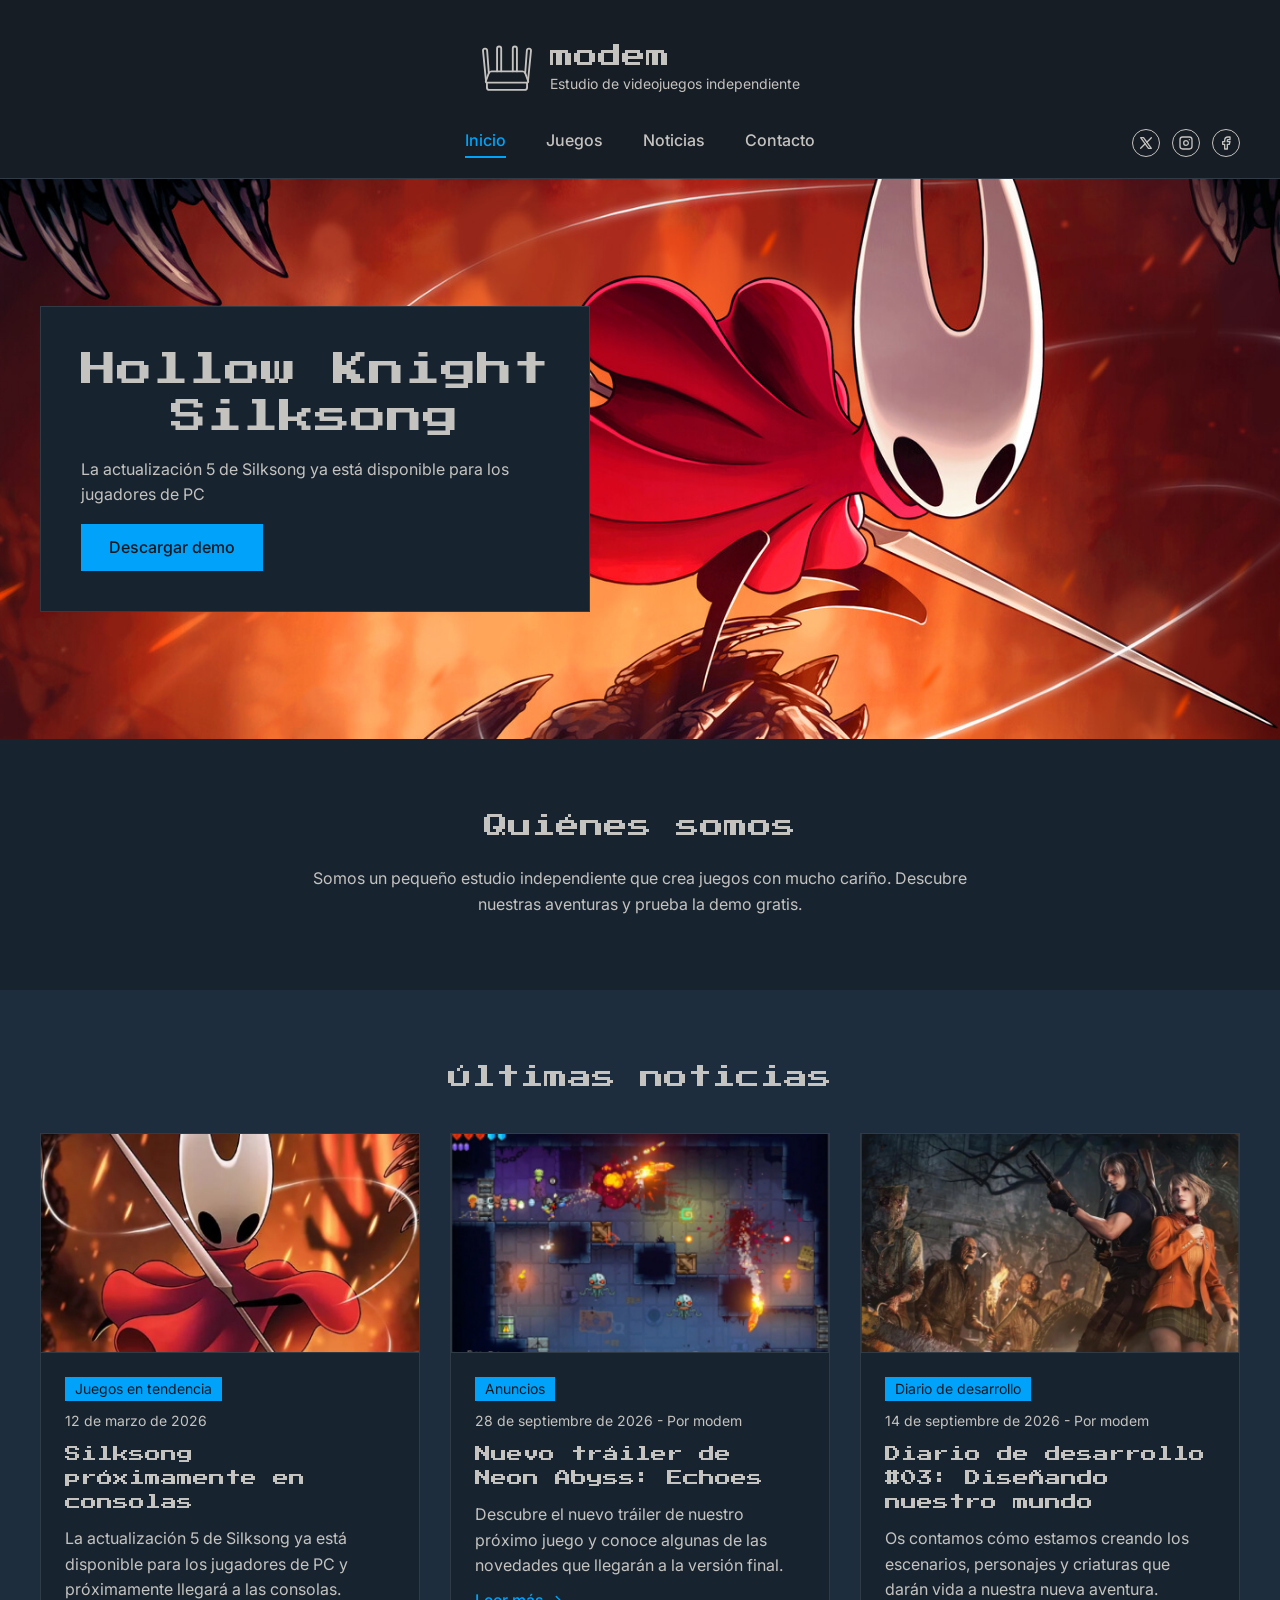
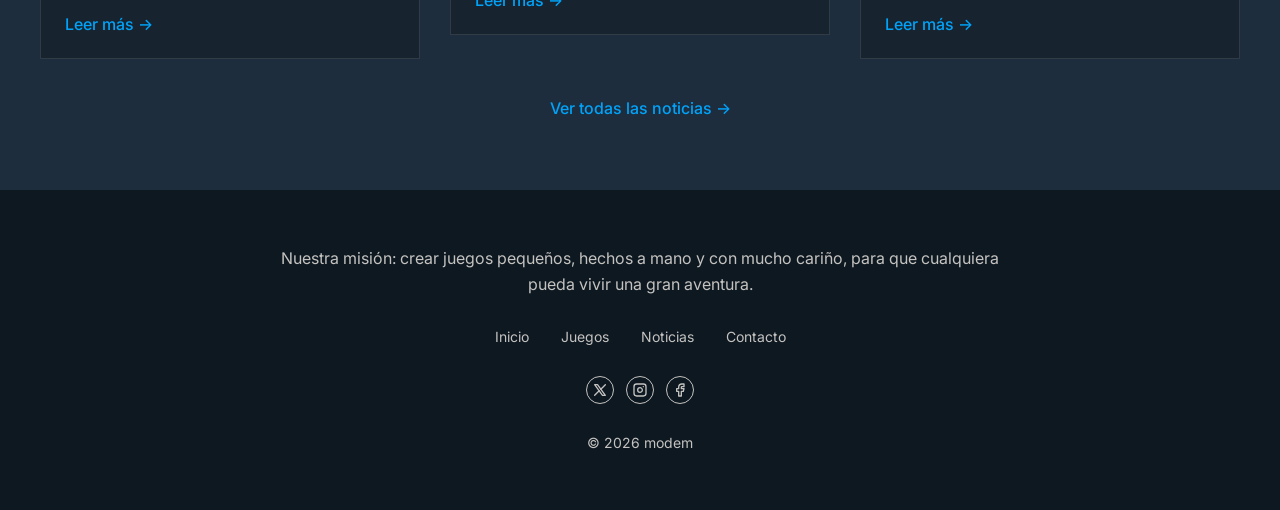
==== commit b0ae7472: "Redes sociales: iconos en SVG inline con currentColor y foco en acento Los iconos de X, Instagram y " ====
--- a/index.html
+++ b/index.html
@@ -55,9 +55,9 @@
 
       <!-- TODO (grupo): poner los enlaces reales de las redes del estudio -->
       <ul class="redes header__redes">
-        <li><a class="red-social" href="#" aria-label="modem en X"><span class="icono icono--16 icono--x" aria-hidden="true"></span></a></li>
-        <li><a class="red-social" href="#" aria-label="modem en Instagram"><span class="icono icono--16 icono--instagram" aria-hidden="true"></span></a></li>
-        <li><a class="red-social" href="#" aria-label="modem en Facebook"><span class="icono icono--16 icono--facebook" aria-hidden="true"></span></a></li>
+        <li><a class="red-social" href="#" aria-label="modem en X"><svg class="red-social__icono" viewBox="0 0 24 24" aria-hidden="true" focusable="false"><path d="M4 4l11.733 16h4.267l-11.733 -16l-4.267 0"/><path d="M4 20l6.768 -6.768m2.46 -2.46l6.772 -6.772"/></svg></a></li>
+        <li><a class="red-social" href="#" aria-label="modem en Instagram"><svg class="red-social__icono" viewBox="0 0 24 24" aria-hidden="true" focusable="false"><path d="M3 7a4 4 0 0 1 4 -4h10a4 4 0 0 1 4 4v10a4 4 0 0 1 -4 4h-10a4 4 0 0 1 -4 -4l0 -10"/><path d="M8.5 12a3.5 3.5 0 1 0 7 0a3.5 3.5 0 0 0 -7 0"/><path d="M17 7v.01"/></svg></a></li>
+        <li><a class="red-social" href="#" aria-label="modem en Facebook"><svg class="red-social__icono" viewBox="0 0 24 24" aria-hidden="true" focusable="false"><path d="M7 10v4h3v7h4v-7h3l1 -4h-4v-2a1 1 0 0 1 1 -1h3v-4h-3a5 5 0 0 0 -5 5v2h-3"/></svg></a></li>
       </ul>
     </nav>
   </header>
@@ -271,9 +271,9 @@
 
     <!-- TODO (grupo): poner los enlaces reales de las redes del estudio -->
     <ul class="redes">
-      <li><a class="red-social" href="#" aria-label="modem en X"><span class="icono icono--16 icono--x" aria-hidden="true"></span></a></li>
-      <li><a class="red-social" href="#" aria-label="modem en Instagram"><span class="icono icono--16 icono--instagram" aria-hidden="true"></span></a></li>
-      <li><a class="red-social" href="#" aria-label="modem en Facebook"><span class="icono icono--16 icono--facebook" aria-hidden="true"></span></a></li>
+      <li><a class="red-social" href="#" aria-label="modem en X"><svg class="red-social__icono" viewBox="0 0 24 24" aria-hidden="true" focusable="false"><path d="M4 4l11.733 16h4.267l-11.733 -16l-4.267 0"/><path d="M4 20l6.768 -6.768m2.46 -2.46l6.772 -6.772"/></svg></a></li>
+      <li><a class="red-social" href="#" aria-label="modem en Instagram"><svg class="red-social__icono" viewBox="0 0 24 24" aria-hidden="true" focusable="false"><path d="M3 7a4 4 0 0 1 4 -4h10a4 4 0 0 1 4 4v10a4 4 0 0 1 -4 4h-10a4 4 0 0 1 -4 -4l0 -10"/><path d="M8.5 12a3.5 3.5 0 1 0 7 0a3.5 3.5 0 0 0 -7 0"/><path d="M17 7v.01"/></svg></a></li>
+      <li><a class="red-social" href="#" aria-label="modem en Facebook"><svg class="red-social__icono" viewBox="0 0 24 24" aria-hidden="true" focusable="false"><path d="M7 10v4h3v7h4v-7h3l1 -4h-4v-2a1 1 0 0 1 1 -1h3v-4h-3a5 5 0 0 0 -5 5v2h-3"/></svg></a></li>
     </ul>
 
     <p class="footer__copyright">© 2026 modem</p>
--- a/css/base.css
+++ b/css/base.css
@@ -149,6 +149,14 @@
   max-width: 100%;
 }
 
+/* La altura de las imágenes sale de su ancho y su proporción
+   (aspect-ratio), no del atributo height del HTML. Así no se deforman ni
+   se quedan con una altura fija al encoger. */
+img,
+video {
+  height: auto;
+}
+
 /* Los botones y campos usan la fuente de la web (por defecto no lo hacen). */
 button,
 input,
--- a/css/components.css
+++ b/css/components.css
@@ -415,8 +415,15 @@
    5. REDES SOCIALES
    --------------------------------------------------------------------------
    Círculo de 28 px con borde de 1,5 px e icono de 16 px. Separación 12 px.
-   Hover: borde e icono en acento.
+   Normal: borde e icono en "Texto principal". Hover y foco: en acento.
    Cada enlace lleva aria-label ("modem en X") porque solo tiene un icono.
+
+   El icono es un <svg> escrito dentro del enlace (Tabler Icons, outline).
+   Su trazo usa currentColor, así que cambia de color junto con el borde:
+     <a class="red-social" href="https://x.com" aria-label="modem en X" ...>
+       <svg class="red-social__icono" viewBox="0 0 24 24" aria-hidden="true"
+            focusable="false"><path d="..."/></svg>
+     </a>
    ========================================================================== */
 
 .redes {
@@ -436,8 +443,20 @@
 }
 
 .red-social:hover,
+.red-social:focus-visible,
 .red-social.demo-hover {
   color: var(--color-acento);
+}
+
+/* Icono de 16 px: solo trazo (outline), del color del enlace */
+.red-social__icono {
+  width: 16px;
+  height: 16px;
+  fill: none;
+  stroke: currentColor;
+  stroke-width: 2;
+  stroke-linecap: round;
+  stroke-linejoin: round;
 }
 
 
@@ -721,8 +740,11 @@
 }
 
 .tarjeta-juego__imagen {
-  flex: 0 0 520px;
-  width: 520px;
+  /* Imagen y texto se reparten el ancho como en Figma (520 : 568).
+     En 1440 px la imagen mide 520 px; en pantallas algo más estrechas
+     encoge un poco en vez de aplastar el texto. */
+  flex: 520 1 520px;
+  min-width: 0;
   aspect-ratio: 520 / 320;
   object-fit: cover;
   border: var(--borde-fino) solid var(--color-borde);
@@ -733,7 +755,7 @@
   flex-direction: column;
   align-items: flex-start;
   gap: var(--espacio-16);
-  flex: 1;
+  flex: 568 1 568px;
   min-width: 0; /* deja que el texto baje de línea en vez de desbordar */
 }
 
@@ -750,8 +772,12 @@
     gap: var(--espacio-24);
   }
 
+  .tarjeta-juego__imagen,
+  .tarjeta-juego__info {
+    flex-basis: auto;
+  }
+
   .tarjeta-juego__imagen {
-    flex-basis: auto;
     width: 100%;
   }
 }
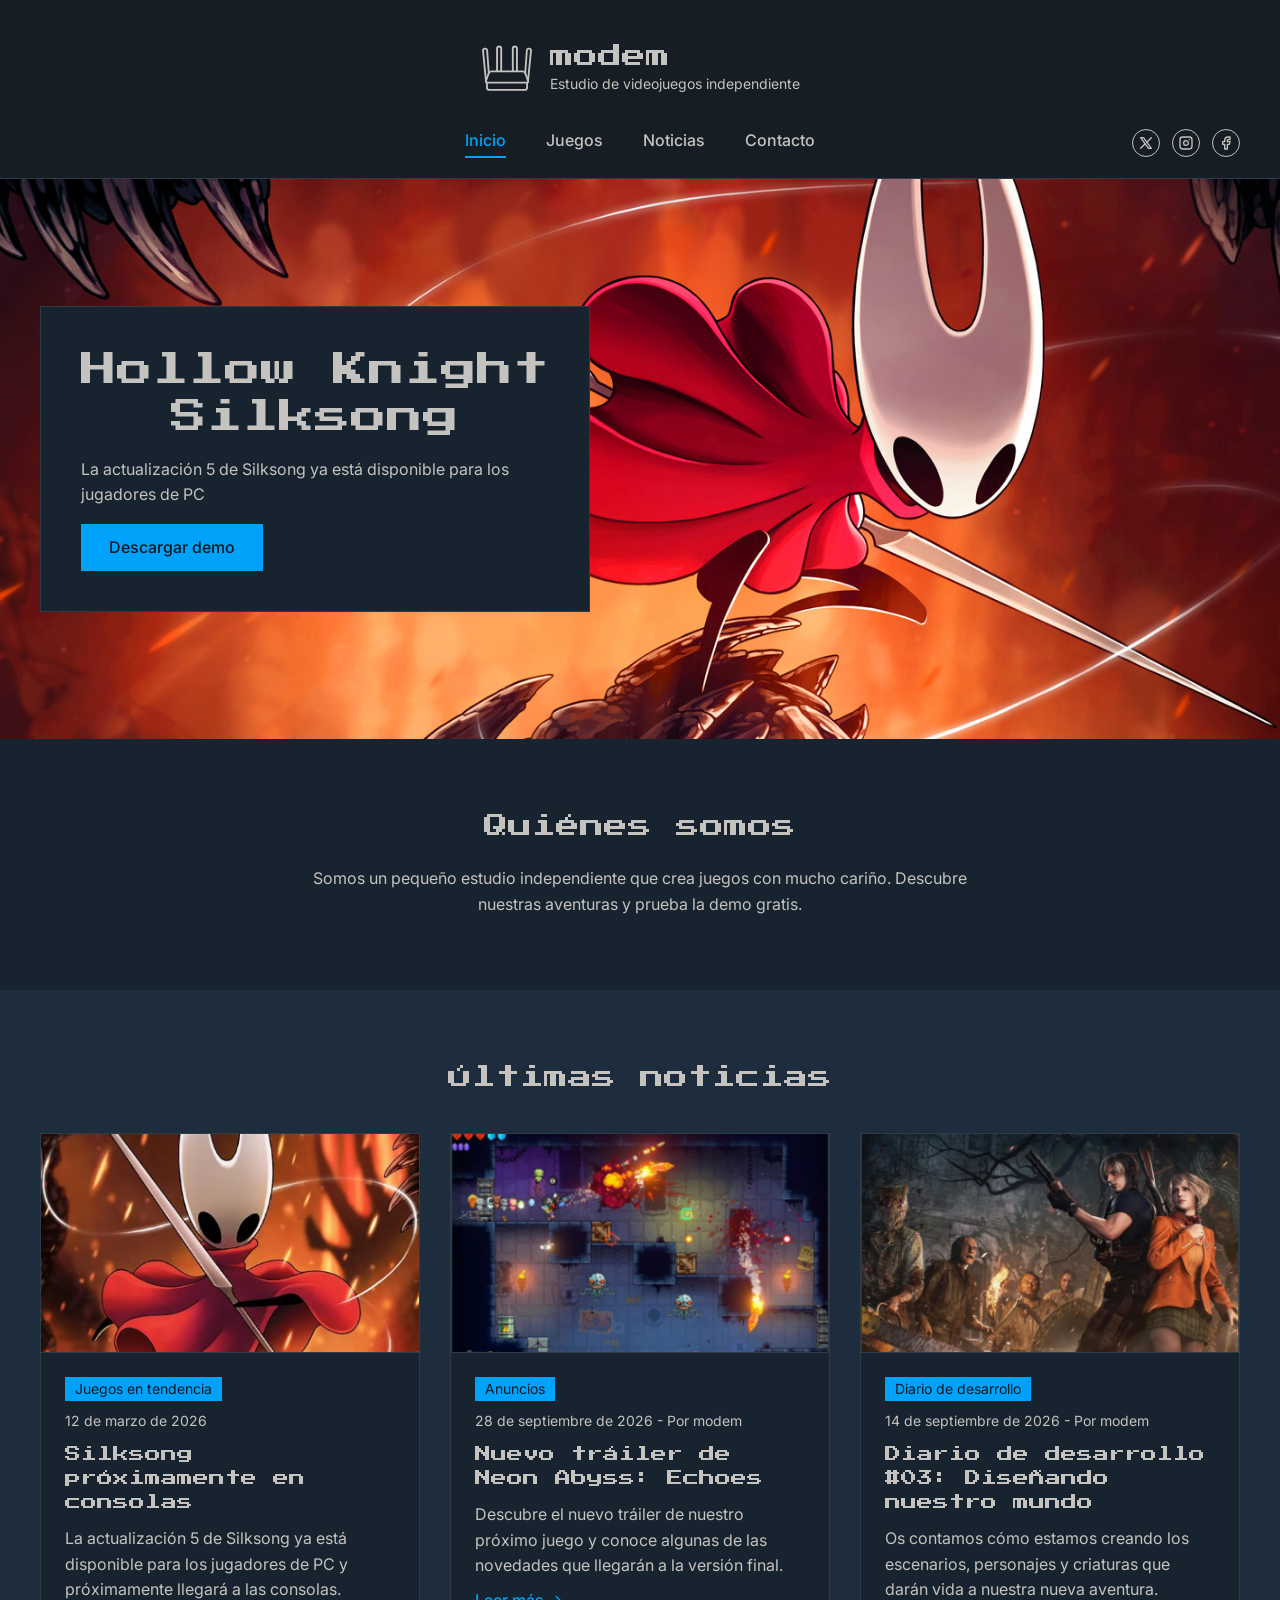
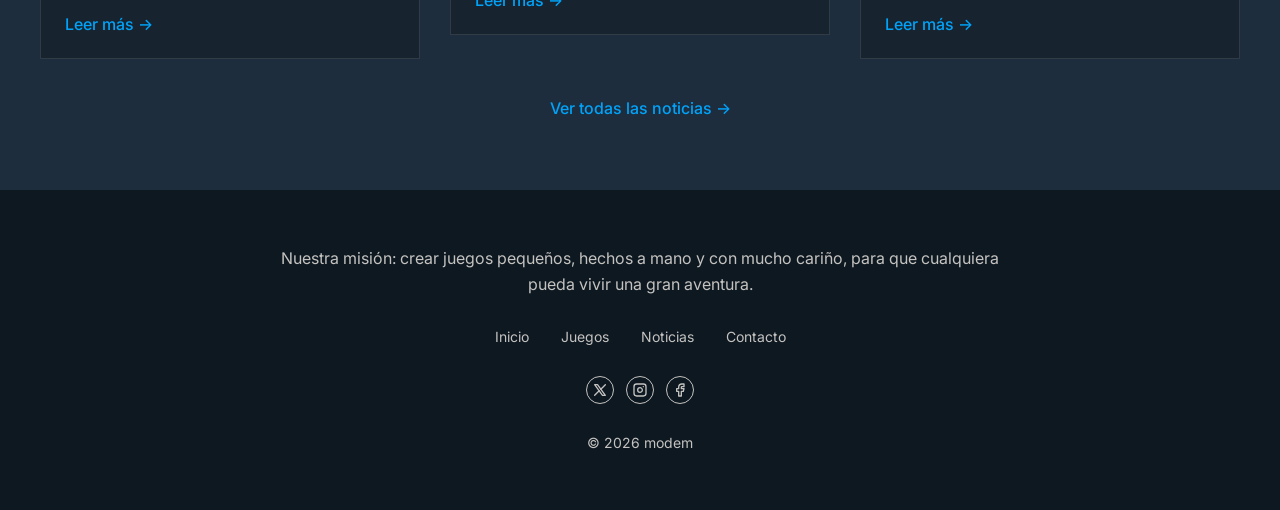
==== commit 5f48054e: "Iconos y logo en SVG inline: quitar mask-image de toda la web Los iconos de tiendas (Steam, Epic), r" ====
--- a/index.html
+++ b/index.html
@@ -31,7 +31,7 @@
   <header class="header">
     <div class="header__barra contenedor">
       <a class="logo" href="index.html">
-        <span class="icono logo__icono" aria-hidden="true"></span>
+        <svg class="logo__icono" viewBox="0 8 260 232" aria-hidden="true" focusable="false"><path d="M82 140 V30 A10 10 0 0 1 102 30 V140"/><path d="M158 140 V30 A10 10 0 0 1 178 30 V140"/><path d="M28.4 185.6 L14.03 40.74 A10 10 0 0 1 33.97 39.26 L42 148.1"/><path d="M231.6 185.6 L245.97 40.74 A10 10 0 0 0 226.03 39.26 L218 148.1"/><path d="M55 140 H205 Q215 140 218.4 149.4 L231.6 185.6 Q235 195 225 195 H35 Q25 195 28.4 185.6 L41.6 149.4 Q45 140 55 140 Z"/><path d="M33 195 V218 Q33 230 45 230 H215 Q227 230 227 218 V195"/></svg>
         <span class="logo__texto">
           <span class="logo__nombre">modem</span>
           <span class="logo__lema">Estudio de videojuegos independiente</span>
@@ -53,104 +53,33 @@
         <li><a class="menu__enlace" href="contacto.html">Contacto</a></li>
       </ul>
 
-      <!-- TODO (grupo): poner los enlaces reales de las redes del estudio -->
       <ul class="redes header__redes">
-        <li><a class="red-social" href="#" aria-label="modem en X"><svg class="red-social__icono" viewBox="0 0 24 24" aria-hidden="true" focusable="false"><path d="M4 4l11.733 16h4.267l-11.733 -16l-4.267 0"/><path d="M4 20l6.768 -6.768m2.46 -2.46l6.772 -6.772"/></svg></a></li>
-        <li><a class="red-social" href="#" aria-label="modem en Instagram"><svg class="red-social__icono" viewBox="0 0 24 24" aria-hidden="true" focusable="false"><path d="M3 7a4 4 0 0 1 4 -4h10a4 4 0 0 1 4 4v10a4 4 0 0 1 -4 4h-10a4 4 0 0 1 -4 -4l0 -10"/><path d="M8.5 12a3.5 3.5 0 1 0 7 0a3.5 3.5 0 0 0 -7 0"/><path d="M17 7v.01"/></svg></a></li>
-        <li><a class="red-social" href="#" aria-label="modem en Facebook"><svg class="red-social__icono" viewBox="0 0 24 24" aria-hidden="true" focusable="false"><path d="M7 10v4h3v7h4v-7h3l1 -4h-4v-2a1 1 0 0 1 1 -1h3v-4h-3a5 5 0 0 0 -5 5v2h-3"/></svg></a></li>
+        <li><a class="red-social" href="https://x.com" target="_blank" rel="noopener" aria-label="modem en X (se abre en una pestaña nueva)"><svg class="icono icono--16 icono--x" viewBox="0 0 24 24" aria-hidden="true" focusable="false"><path d="M4 4l11.733 16h4.267l-11.733 -16l-4.267 0"/><path d="M4 20l6.768 -6.768m2.46 -2.46l6.772 -6.772"/></svg></a></li>
+        <li><a class="red-social" href="https://www.instagram.com" target="_blank" rel="noopener" aria-label="modem en Instagram (se abre en una pestaña nueva)"><svg class="icono icono--16 icono--instagram" viewBox="0 0 24 24" aria-hidden="true" focusable="false"><path d="M3 7a4 4 0 0 1 4 -4h10a4 4 0 0 1 4 4v10a4 4 0 0 1 -4 4h-10a4 4 0 0 1 -4 -4l0 -10"/><path d="M8.5 12a3.5 3.5 0 1 0 7 0a3.5 3.5 0 0 0 -7 0"/><path d="M17 7v.01"/></svg></a></li>
+        <li><a class="red-social" href="https://www.facebook.com" target="_blank" rel="noopener" aria-label="modem en Facebook (se abre en una pestaña nueva)"><svg class="icono icono--16 icono--facebook" viewBox="0 0 24 24" aria-hidden="true" focusable="false"><path d="M7 10v4h3v7h4v-7h3l1 -4h-4v-2a1 1 0 0 1 1 -1h3v-4h-3a5 5 0 0 0 -5 5v2h-3"/></svg></a></li>
       </ul>
     </nav>
   </header>
 
-  <!-- =====================================================================
-       INICIO (index.html) — PÁGINA PARA MONTAR POR: ________________
-       ---------------------------------------------------------------------
-       Pantalla de Figma: "01 · Pantallas" → "Inicio · Escritorio".
-       Tiene 3 bloques, uno debajo de otro:
-         1. Banner con el juego destacado (imagen a pantalla completa)
-         2. Quiénes somos
-         3. Últimas noticias
-       Cómo trabajar:
-         - Escribe el HTML DENTRO de cada <section>, debajo de su comentario.
-         - Copia los componentes de componentes.html (no inventes clases
-           para cosas que ya existen).
-         - La colocación (layout) va en css/pages/inicio.css: allí tienes
-           explicado qué maquetar.
-         - El header y el footer ya están: no los toques.
-       ===================================================================== -->
+  <!-- INICIO (Figma: "01 · Pantallas" → "Inicio · Escritorio").
+       Maquetación en css/pages/inicio.css. -->
   <main id="contenido">
 
-    <!-- =================================================================
-         BLOQUE 1 · BANNER DEL JUEGO DESTACADO
-         -----------------------------------------------------------------
-         Qué es: una imagen grande que ocupa todo el ancho de la pantalla
-         (560 px de alto) y, encima, a la izquierda, una caja oscura con
-         el nombre del juego, una frase y el botón de la demo.
-
-         Imagen: img/juegos/banner-inicio.jpg
-           alt="Hornet, la protagonista de Silksong, con su capa roja y su aguja"
-           (ojo: en Figma la imagen solo mide 850 px de ancho y se ve algo
-            borrosa a pantalla completa; si encontráis una más grande, mejor)
-
-         Caja de contenido (550 px de ancho, en el contenedor de 1200 px):
-           - Título: <h1> "Hollow Knight Silksong" (es el título principal
-             de la página, por eso es h1). En Figma va centrado y en dos
-             líneas: "Hollow Knight" / "Silksong".
-           - Párrafo: "La actualización 5 de Silksong ya está disponible
-             para los jugadores de PC"
-           - Botón PRINCIPAL "Descargar demo" (componente Botones):
-             <button class="boton" type="button" data-demo="Hollow Knight Silksong" data-plataformas="PC">Descargar demo</button>
-             Con data-demo ya abre el modal de descarga (el script
-             js/modal-demo.js ya está enlazado en el <head>).
-
-         Estructura que te proponemos (clases de tu página: .banner...):
-           <section class="banner" aria-labelledby="titulo-banner">
-             <img class="banner__imagen" src="..." alt="...">
-             <div class="contenedor">
-               <div class="banner__caja">
-                 <h1 id="titulo-banner">...</h1>
-                 <p>...</p>
-                 <button class="boton" ...>Descargar demo</button>
-               </div>
-             </div>
-           </section>
-         Sustituye esta <section> vacía por la tuya.
-         ================================================================= -->
+    <!-- BANNER: juego destacado con la imagen a pantalla completa.
+         "Descargar demo" abre el modal de descarga (js/modal-demo.js). -->
     <section class="banner" aria-labelledby="titulo-banner">
-      <img class="banner__imagen" src="img/juegos/banner-inicio.jpg" alt="Hornet, la protagonista de Silksong, con su capa roja y su aguja">
+      <img class="banner__imagen" src="img/juegos/banner-inicio.jpg" width="1920" height="620" alt="Hornet, la protagonista de Silksong, con su capa roja y su aguja">
       <div class="contenedor">
         <div class="banner__caja">
           <h1 id="titulo-banner">Hollow Knight<br>Silksong</h1>
           <p>La actualización 5 de Silksong ya está disponible para los jugadores de PC</p>
-          <button class="boton" type="button" data-demo="Hollow Knight Silksong" data-plataformas="PC">Descargar demo</button>
+          <button class="boton" type="button" data-demo="Hollow Knight Silksong" data-plataformas="PC" data-tamano="760">Descargar demo</button>
         </div>
       </div>
     </section>
 
 
-    <!-- =================================================================
-         BLOQUE 2 · QUIÉNES SOMOS
-         -----------------------------------------------------------------
-         Qué es: un bloque con el fondo más oscuro y el texto CENTRADO.
-           - Título <h2>: "Quiénes somos"
-           - Párrafo (máximo 720 px de ancho): "Somos un pequeño estudio
-             independiente que crea juegos con mucho cariño. Descubre
-             nuestras aventuras y prueba la demo gratis."
-           - 24 px entre el título y el párrafo.
-
-         Clases que ya existen (componente "Contenedor y secciones"):
-           .seccion          → 72 px arriba y abajo
-           .seccion--oscura  → fondo "Fondo secciones y tarjetas"
-           .contenedor       → centra a 1200 px
-
-         Estructura que te proponemos:
-           <section class="seccion seccion--oscura quienes" aria-labelledby="titulo-quienes">
-             <div class="contenedor quienes__contenido">
-               <h2 id="titulo-quienes">Quiénes somos</h2>
-               <p>...</p>
-             </div>
-           </section>
-         ================================================================= -->
+    <!-- QUIÉNES SOMOS -->
     <section class="seccion seccion--oscura quienes" aria-labelledby="titulo-quienes">
       <div class="contenedor quienes__contenido">
         <h2 id="titulo-quienes">Quiénes somos</h2>
@@ -159,62 +88,16 @@
     </section>
 
 
-    <!-- =================================================================
-         BLOQUE 3 · ÚLTIMAS NOTICIAS
-         -----------------------------------------------------------------
-         Qué es: título centrado, 3 tarjetas de noticia en fila y debajo
-         el enlace "Ver todas las noticias →", también centrado.
-         40 px entre el título, las tarjetas y el enlace.
-
-         Componentes (copiar de componentes.html):
-           - "Tarjeta de noticia": la lista <ul class="rejilla-noticias">
-             ya coloca las tarjetas de 3 en 3 (y 2 o 1 en tablet y móvil).
-             Cada tarjeta lleva su "Etiqueta de categoría".
-           - "Enlace de texto" para "Ver todas las noticias →" (href="noticias.html").
-           - Todos los "Leer más →" van a noticia.html. Acuérdate del
-             <span class="visualmente-oculto"> con el título de la noticia.
-           - Título de la sección: <h2> "Últimas noticias".
-             Títulos de las tarjetas: <h3>.
-
-         Las 3 tarjetas, en este orden:
-           1) Imagen: img/noticias/noticia-1.jpg
-                alt="Hornet, la protagonista de Silksong, con su capa roja y su aguja"
-              Categoría: Juegos en tendencia
-              Fecha: 12 de marzo de 2026
-              Título: Silksong próximamente en consolas
-              Texto: La actualización 5 de Silksong ya está disponible para
-                los jugadores de PC y próximamente llegará a las consolas.
-           2) Imagen: img/noticias/noticia-2.jpg
-                alt="Partida de Neon Abyss: Echoes en una sala llena de enemigos y explosiones"
-              Categoría: Anuncios
-              Fecha: 28 de septiembre de 2026 - Por modem
-              Título: Nuevo tráiler de Neon Abyss: Echoes
-              Texto: Descubre el nuevo tráiler de nuestro próximo juego y
-                conoce algunas de las novedades que llegarán a la versión final.
-           3) Imagen: img/noticias/noticia-3.jpg
-                alt="Un grupo de aldeanos amenazantes con antorchas rodea a dos personajes en un bosque"
-              Categoría: Diario de desarrollo
-              Fecha: 14 de septiembre de 2026 - Por modem
-              Título: Diario de desarrollo #03: Diseñando nuestro mundo
-              Texto: Os contamos cómo estamos creando los escenarios,
-                personajes y criaturas que darán vida a nuestra nueva aventura.
-
-         Estructura que te proponemos:
-           <section class="seccion ultimas" aria-labelledby="titulo-ultimas">
-             <div class="contenedor ultimas__contenido">
-               <h2 id="titulo-ultimas">Últimas noticias</h2>
-               <ul class="rejilla-noticias"> ...3 tarjetas... </ul>
-               <a class="enlace" href="noticias.html">Ver todas las noticias →</a>
-             </div>
-           </section>
-         ================================================================= -->
+    <!-- ÚLTIMAS NOTICIAS: las 3 más recientes. Todos los "Leer más" llevan
+         a noticia.html; el título escondido (visualmente-oculto) dice a
+         qué noticia va cada uno. -->
     <section class="seccion ultimas" aria-labelledby="titulo-ultimas">
       <div class="contenedor ultimas__contenido">
         <h2 id="titulo-ultimas">Últimas noticias</h2>
         <ul class="rejilla-noticias">
           <li>
             <article class="tarjeta-noticia">
-              <img class="tarjeta-noticia__imagen" src="img/noticias/noticia-1.jpg" alt="Hornet, la protagonista de Silksong, con su capa roja y su aguja" width="380" height="220">
+              <img class="tarjeta-noticia__imagen" src="img/noticias/noticia-1.jpg" alt="Hornet, la protagonista de Silksong, con su capa roja y su aguja" width="380" height="220" loading="lazy">
               <div class="tarjeta-noticia__contenido">
                 <span class="etiqueta-categoria">Juegos en tendencia</span>
                 <p class="fecha">12 de marzo de 2026</p>
@@ -226,7 +109,7 @@
           </li>
           <li>
             <article class="tarjeta-noticia">
-              <img class="tarjeta-noticia__imagen" src="img/noticias/noticia-2.jpg" alt="Partida de Neon Abyss: Echoes en una sala llena de enemigos y explosiones" width="380" height="220">
+              <img class="tarjeta-noticia__imagen" src="img/noticias/noticia-2.jpg" alt="Partida de Neon Abyss: Echoes en una sala llena de enemigos y explosiones" width="380" height="220" loading="lazy">
               <div class="tarjeta-noticia__contenido">
                 <span class="etiqueta-categoria">Anuncios</span>
                 <p class="fecha">28 de septiembre de 2026 - Por modem</p>
@@ -238,7 +121,7 @@
           </li>
           <li>
             <article class="tarjeta-noticia">
-              <img class="tarjeta-noticia__imagen" src="img/noticias/noticia-3.jpg" alt="Un grupo de aldeanos amenazantes con antorchas rodea a dos personajes en un bosque" width="380" height="220">
+              <img class="tarjeta-noticia__imagen" src="img/noticias/noticia-3.jpg" alt="Un grupo de aldeanos amenazantes con antorchas rodea a dos personajes en un bosque" width="380" height="220" loading="lazy">
               <div class="tarjeta-noticia__contenido">
                 <span class="etiqueta-categoria">Diario de desarrollo</span>
                 <p class="fecha">14 de septiembre de 2026 - Por modem</p>
@@ -269,11 +152,10 @@
       </ul>
     </nav>
 
-    <!-- TODO (grupo): poner los enlaces reales de las redes del estudio -->
     <ul class="redes">
-      <li><a class="red-social" href="#" aria-label="modem en X"><svg class="red-social__icono" viewBox="0 0 24 24" aria-hidden="true" focusable="false"><path d="M4 4l11.733 16h4.267l-11.733 -16l-4.267 0"/><path d="M4 20l6.768 -6.768m2.46 -2.46l6.772 -6.772"/></svg></a></li>
-      <li><a class="red-social" href="#" aria-label="modem en Instagram"><svg class="red-social__icono" viewBox="0 0 24 24" aria-hidden="true" focusable="false"><path d="M3 7a4 4 0 0 1 4 -4h10a4 4 0 0 1 4 4v10a4 4 0 0 1 -4 4h-10a4 4 0 0 1 -4 -4l0 -10"/><path d="M8.5 12a3.5 3.5 0 1 0 7 0a3.5 3.5 0 0 0 -7 0"/><path d="M17 7v.01"/></svg></a></li>
-      <li><a class="red-social" href="#" aria-label="modem en Facebook"><svg class="red-social__icono" viewBox="0 0 24 24" aria-hidden="true" focusable="false"><path d="M7 10v4h3v7h4v-7h3l1 -4h-4v-2a1 1 0 0 1 1 -1h3v-4h-3a5 5 0 0 0 -5 5v2h-3"/></svg></a></li>
+      <li><a class="red-social" href="https://x.com" target="_blank" rel="noopener" aria-label="modem en X (se abre en una pestaña nueva)"><svg class="icono icono--16 icono--x" viewBox="0 0 24 24" aria-hidden="true" focusable="false"><path d="M4 4l11.733 16h4.267l-11.733 -16l-4.267 0"/><path d="M4 20l6.768 -6.768m2.46 -2.46l6.772 -6.772"/></svg></a></li>
+      <li><a class="red-social" href="https://www.instagram.com" target="_blank" rel="noopener" aria-label="modem en Instagram (se abre en una pestaña nueva)"><svg class="icono icono--16 icono--instagram" viewBox="0 0 24 24" aria-hidden="true" focusable="false"><path d="M3 7a4 4 0 0 1 4 -4h10a4 4 0 0 1 4 4v10a4 4 0 0 1 -4 4h-10a4 4 0 0 1 -4 -4l0 -10"/><path d="M8.5 12a3.5 3.5 0 1 0 7 0a3.5 3.5 0 0 0 -7 0"/><path d="M17 7v.01"/></svg></a></li>
+      <li><a class="red-social" href="https://www.facebook.com" target="_blank" rel="noopener" aria-label="modem en Facebook (se abre en una pestaña nueva)"><svg class="icono icono--16 icono--facebook" viewBox="0 0 24 24" aria-hidden="true" focusable="false"><path d="M7 10v4h3v7h4v-7h3l1 -4h-4v-2a1 1 0 0 1 1 -1h3v-4h-3a5 5 0 0 0 -5 5v2h-3"/></svg></a></li>
     </ul>
 
     <p class="footer__copyright">© 2026 modem</p>
--- a/css/components.css
+++ b/css/components.css
@@ -55,28 +55,38 @@
 /* ==========================================================================
    1. ICONOS
    --------------------------------------------------------------------------
-   Los iconos son los SVG de img/iconos/. Los pintamos con una "máscara":
-   el SVG decide la FORMA y el color lo pone "currentColor", que es el color
-   del texto del elemento. Así el icono cambia de color solo cuando el botón
-   cambia de estado (hover, pulsado...).
-
-   Uso:  <span class="icono icono--steam" aria-hidden="true"></span>
-   (aria-hidden="true" porque el icono es decorativo: el texto o el
-    aria-label del botón ya dicen lo que hace).
-   ========================================================================== */
-
+   Cada icono es un <svg> escrito en el HTML, copiado de img/iconos/
+   (Tabler Icons outline y, las tiendas, Simple Icons). Va escrito en el
+   HTML y no como imagen de fondo o máscara para que se vea también al
+   abrir la página con doble clic (file://).
+
+   El color sale de "currentColor", que es el color del texto del elemento:
+   así el icono cambia de color solo cuando el botón cambia de estado.
+
+   Uso (aria-hidden porque el texto o el aria-label ya dicen lo que hace):
+     <svg class="icono icono--20 icono--play" viewBox="0 0 24 24"
+          aria-hidden="true" focusable="false"><path d="..."/></svg>
+   Los modificadores con nombre (icono--play, icono--steam...) solo dicen
+   qué icono es. Copia el código de componentes.html.
+   ========================================================================== */
+
+/* Iconos de trazo (Tabler Icons): grosor 2 sobre 24 px, como en la guía */
 .icono {
   display: inline-block;
   flex-shrink: 0;
   width: 24px;
   height: 24px;
-  background-color: currentColor;
-  -webkit-mask-position: center;
-  mask-position: center;
-  -webkit-mask-size: contain;
-  mask-size: contain;
-  -webkit-mask-repeat: no-repeat;
-  mask-repeat: no-repeat;
+  fill: none;
+  stroke: currentColor;
+  stroke-width: 2;
+  stroke-linecap: round;
+  stroke-linejoin: round;
+}
+
+/* Iconos de relleno (Simple Icons: Steam y Epic Games) */
+.icono--relleno {
+  fill: currentColor;
+  stroke: none;
 }
 
 /* Tamaños de la guía */
@@ -84,56 +94,6 @@
 .icono--18 { width: 18px; height: 18px; }
 .icono--20 { width: 20px; height: 20px; }
 .icono--36 { width: 36px; height: 36px; }
-
-/* Un modificador por cada SVG de img/iconos/ */
-.icono--x {
-  -webkit-mask-image: url("../img/iconos/brand-x.svg");
-  mask-image: url("../img/iconos/brand-x.svg");
-}
-.icono--instagram {
-  -webkit-mask-image: url("../img/iconos/brand-instagram.svg");
-  mask-image: url("../img/iconos/brand-instagram.svg");
-}
-.icono--facebook {
-  -webkit-mask-image: url("../img/iconos/brand-facebook.svg");
-  mask-image: url("../img/iconos/brand-facebook.svg");
-}
-.icono--steam {
-  -webkit-mask-image: url("../img/iconos/tienda-steam.svg");
-  mask-image: url("../img/iconos/tienda-steam.svg");
-}
-.icono--epic {
-  -webkit-mask-image: url("../img/iconos/tienda-epicgames.svg");
-  mask-image: url("../img/iconos/tienda-epicgames.svg");
-}
-.icono--play {
-  -webkit-mask-image: url("../img/iconos/player-play.svg");
-  mask-image: url("../img/iconos/player-play.svg");
-}
-.icono--pausa {
-  -webkit-mask-image: url("../img/iconos/player-pause.svg");
-  mask-image: url("../img/iconos/player-pause.svg");
-}
-.icono--volumen {
-  -webkit-mask-image: url("../img/iconos/volume.svg");
-  mask-image: url("../img/iconos/volume.svg");
-}
-.icono--pantalla-completa {
-  -webkit-mask-image: url("../img/iconos/maximize.svg");
-  mask-image: url("../img/iconos/maximize.svg");
-}
-.icono--cerrar {
-  -webkit-mask-image: url("../img/iconos/x.svg");
-  mask-image: url("../img/iconos/x.svg");
-}
-.icono--check {
-  -webkit-mask-image: url("../img/iconos/check.svg");
-  mask-image: url("../img/iconos/check.svg");
-}
-.icono--descargar {
-  -webkit-mask-image: url("../img/iconos/download.svg");
-  mask-image: url("../img/iconos/download.svg");
-}
 
 
 /* ==========================================================================
@@ -151,11 +111,17 @@
   text-decoration: none;
 }
 
+/* Icono del logo: <svg> escrito en el HTML (img/logo/modem-icono-blanco.svg),
+   de trazo y del color del texto */
 .logo__icono {
+  flex-shrink: 0;
   width: 54px;
   height: 48px;
-  -webkit-mask-image: url("../img/logo/modem-icono-blanco.svg");
-  mask-image: url("../img/logo/modem-icono-blanco.svg");
+  fill: none;
+  stroke: currentColor;
+  stroke-width: 9;
+  stroke-linecap: round;
+  stroke-linejoin: round;
 }
 
 .logo__texto {
@@ -418,12 +384,8 @@
    Normal: borde e icono en "Texto principal". Hover y foco: en acento.
    Cada enlace lleva aria-label ("modem en X") porque solo tiene un icono.
 
-   El icono es un <svg> escrito dentro del enlace (Tabler Icons, outline).
-   Su trazo usa currentColor, así que cambia de color junto con el borde:
-     <a class="red-social" href="https://x.com" aria-label="modem en X" ...>
-       <svg class="red-social__icono" viewBox="0 0 24 24" aria-hidden="true"
-            focusable="false"><path d="..."/></svg>
-     </a>
+   El icono es un <svg class="icono icono--16 ..."> dentro del enlace: su
+   trazo usa currentColor, así que cambia de color junto con el borde.
    ========================================================================== */
 
 .redes {
@@ -448,16 +410,6 @@
   color: var(--color-acento);
 }
 
-/* Icono de 16 px: solo trazo (outline), del color del enlace */
-.red-social__icono {
-  width: 16px;
-  height: 16px;
-  fill: none;
-  stroke: currentColor;
-  stroke-width: 2;
-  stroke-linecap: round;
-  stroke-linejoin: round;
-}
 
 
 /* ==========================================================================
@@ -543,10 +495,11 @@
 
 /* ---------- Botón de tienda (Steam / Epic Games) ----------
    Mismos colores que el botón principal, con icono de 18 px.
-   Uso: <a class="boton boton--tienda" href="#">
-          <span class="icono icono--18 icono--steam" aria-hidden="true"></span>
+   Uso: <a class="boton boton--tienda" href="https://store..." ...>
+          <svg class="icono icono--18 icono--steam icono--relleno" ...>...</svg>
           Steam
-        </a>                                                              */
+        </a>
+   (copia el código completo de componentes.html)                         */
 .boton--tienda {
   padding-inline: 23px; /* 24 px de la guía menos el borde */
 }
@@ -603,6 +556,17 @@
   text-decoration-color: currentColor;
 }
 
+/* Desactivado (cuando todavía no lleva a ningún sitio, como "← Entradas
+   anteriores"). La guía no lo define para el enlace: copiamos el estado
+   Disabled de los botones (texto al 50 %), sin subrayado en hover.
+   Se escribe sin href y con aria-disabled="true":
+     <a class="enlace" aria-disabled="true">← Entradas anteriores</a>     */
+.enlace[aria-disabled="true"] {
+  color: var(--color-texto-deshabilitado);
+  text-decoration-color: transparent;
+  cursor: default;
+}
+
 /* Fila de enlaces separados 24 px ("Ver tráiler   Ver ficha →") */
 .grupo-enlaces {
   display: flex;
@@ -624,11 +588,16 @@
   gap: var(--espacio-12);
 }
 
+/* Contraste: en la guía el fondo era "Caja de imagen" (#303b46) y el texto
+   en acento solo llegaba a 4,13:1. Para pasar del 4,5:1 sin salir de la
+   paleta, el fondo es "Fondo página" (#1d2d3e): 5,08:1. El borde se queda
+   en "Bordes y separadores" para que la caja se siga viendo sobre las
+   tarjetas. */
 .etiqueta {
   display: inline-block;
   padding: 5px 11px; /* 6 y 12 px menos el borde */
-  background-color: var(--color-caja-imagen);
-  border: var(--borde-fino) solid var(--color-caja-imagen);
+  background-color: var(--color-fondo-pagina);
+  border: var(--borde-fino) solid var(--color-borde);
   color: var(--color-acento);
   font-size: var(--tamano-pequeno);
   line-height: 1.2;
@@ -1140,6 +1109,7 @@
   color: var(--color-acento);
 }
 
+
 /* ---------- Opción de plataforma ----------
    Es un radio de verdad (<input type="radio">) dentro de un <label>, así
    funciona con el teclado (flechas) y con lectores de pantalla.
@@ -1449,12 +1419,18 @@
   border: 0;
 }
 
-/* Aviso "Vídeo no disponible" */
+/* Aviso "Vídeo no disponible" (cuando el vídeo no tiene ID de YouTube).
+   La guía no tiene este estado; lo decidimos en grupo: la portada sigue
+   detrás con el "Velo del modal", un título H3 y una línea de texto
+   pequeño. No hay botón de play ni controles, así que no se carga nada. */
 .reproductor__aviso {
   position: absolute;
   inset: 0;
-  display: grid;
-  place-items: center;
+  display: flex;
+  flex-direction: column;
+  align-items: center;
+  justify-content: center;
+  gap: var(--espacio-12);
   padding: var(--espacio-24);
   background-color: var(--color-velo);
   text-align: center;
@@ -1616,6 +1592,7 @@
 /* Compartir: "Compartir:" + iconos de redes */
 .compartir {
   display: flex;
+  flex-wrap: wrap; /* el aviso de "Enlace copiado" baja si no cabe */
   align-items: center;
   gap: var(--espacio-16);
 }
@@ -1624,3 +1601,14 @@
   color: var(--color-texto-secundario);
   font-size: var(--tamano-pequeno);
 }
+
+/* Aviso "Enlace copiado" (lo escribe js/noticia.js). Mismo estilo que
+   "Compartir:"; si está vacío no ocupa sitio. */
+.compartir__aviso {
+  color: var(--color-texto-secundario);
+  font-size: var(--tamano-pequeno);
+}
+
+.compartir__aviso:empty {
+  display: none;
+}
--- a/css/pages/inicio.css
+++ b/css/pages/inicio.css
@@ -19,24 +19,9 @@
 /* --------------------------------------------------------------------------
    BLOQUE 1 · BANNER DEL JUEGO DESTACADO
    --------------------------------------------------------------------------
-   Qué tienes que conseguir:
-     - .banner: 560 px de alto (usa min-height para que en móvil crezca si
-       el texto no cabe), position: relative, y el contenido centrado en
-       vertical (display: flex + align-items: center).
-     - .banner__imagen: ocupa TODO el banner como fondo:
-         position: absolute; inset: 0; width: 100%; height: 100%;
-         object-fit: cover;   ← recorta la imagen sin deformarla
-     - .banner__caja: la caja oscura de la izquierda:
-         position: relative (para que quede ENCIMA de la imagen)
-         ancho máximo 550 px
-         fondo var(--color-fondo-seccion)
-         borde de 1 px var(--color-borde)
-         relleno de 40 px (var(--espacio-40))
-         columna con 20 px entre elementos (flex-direction: column; gap)
-         el título va centrado (text-align: center) y el resto a la izquierda
-         (el botón NO se estira: align-items: flex-start)
-   Pista: es muy parecido al componente "Banner de juego" de components.css
-   (busca .banner-juego): míralo para inspirarte.
+   Imagen de fondo a todo el ancho y, encima, la caja oscura con el título,
+   el texto y el botón. 560 px de alto (min-height: en móvil crece si el
+   texto no cabe). Se parece al componente "Banner de juego".
    -------------------------------------------------------------------------- */
 
 .banner {
@@ -84,12 +69,7 @@
 /* --------------------------------------------------------------------------
    BLOQUE 2 · QUIÉNES SOMOS
    --------------------------------------------------------------------------
-   La sección ya tiene relleno y fondo con .seccion y .seccion--oscura.
-   Tú solo tienes que:
-     - Centrar el texto (text-align: center).
-     - Poner 24 px entre el título y el párrafo (columna con gap).
-     - Limitar el párrafo a 720 px de ancho y centrarlo
-       (max-width + margin-inline: auto).
+   Texto centrado, 24 px entre el título y el párrafo (máximo 720 px).
    -------------------------------------------------------------------------- */
 
 .quienes__contenido {
@@ -103,11 +83,8 @@
 /* --------------------------------------------------------------------------
    BLOQUE 3 · ÚLTIMAS NOTICIAS
    --------------------------------------------------------------------------
-   La rejilla de 3 tarjetas YA está hecha (.rejilla-noticias). Tú solo:
-     - Pones en columna el título, la rejilla y el enlace, con 40 px entre
-       ellos (display: flex; flex-direction: column; gap).
-     - Centras el título y el enlace (align-items: center, y que la
-       rejilla ocupe todo el ancho: align-self: stretch).
+   Título, rejilla de 3 tarjetas (.rejilla-noticias) y enlace en columna,
+   separados 40 px. El título y el enlace van centrados.
    -------------------------------------------------------------------------- */
 
 .ultimas__contenido {
@@ -126,9 +103,7 @@
 
 
 /* --------------------------------------------------------------------------
-   TABLET (hasta 1023 px)
-   --------------------------------------------------------------------------
-   - El banner puede bajar a unos 440 px de alto.
+   TABLET (hasta 1023 px): el banner baja a 440 px de alto
    -------------------------------------------------------------------------- */
 
 @media (max-width: 1023px) {
@@ -139,11 +114,7 @@
 
 
 /* --------------------------------------------------------------------------
-   MÓVIL (hasta 767 px)
-   --------------------------------------------------------------------------
-   - La caja del banner ocupa todo el ancho y su relleno baja a 24 px.
-   - Comprueba en el navegador (F12 → icono del móvil) que no aparece
-     barra de desplazamiento horizontal.
+   MÓVIL (hasta 767 px): la caja del banner ocupa todo el ancho
    -------------------------------------------------------------------------- */
 
 @media (max-width: 767px) {
